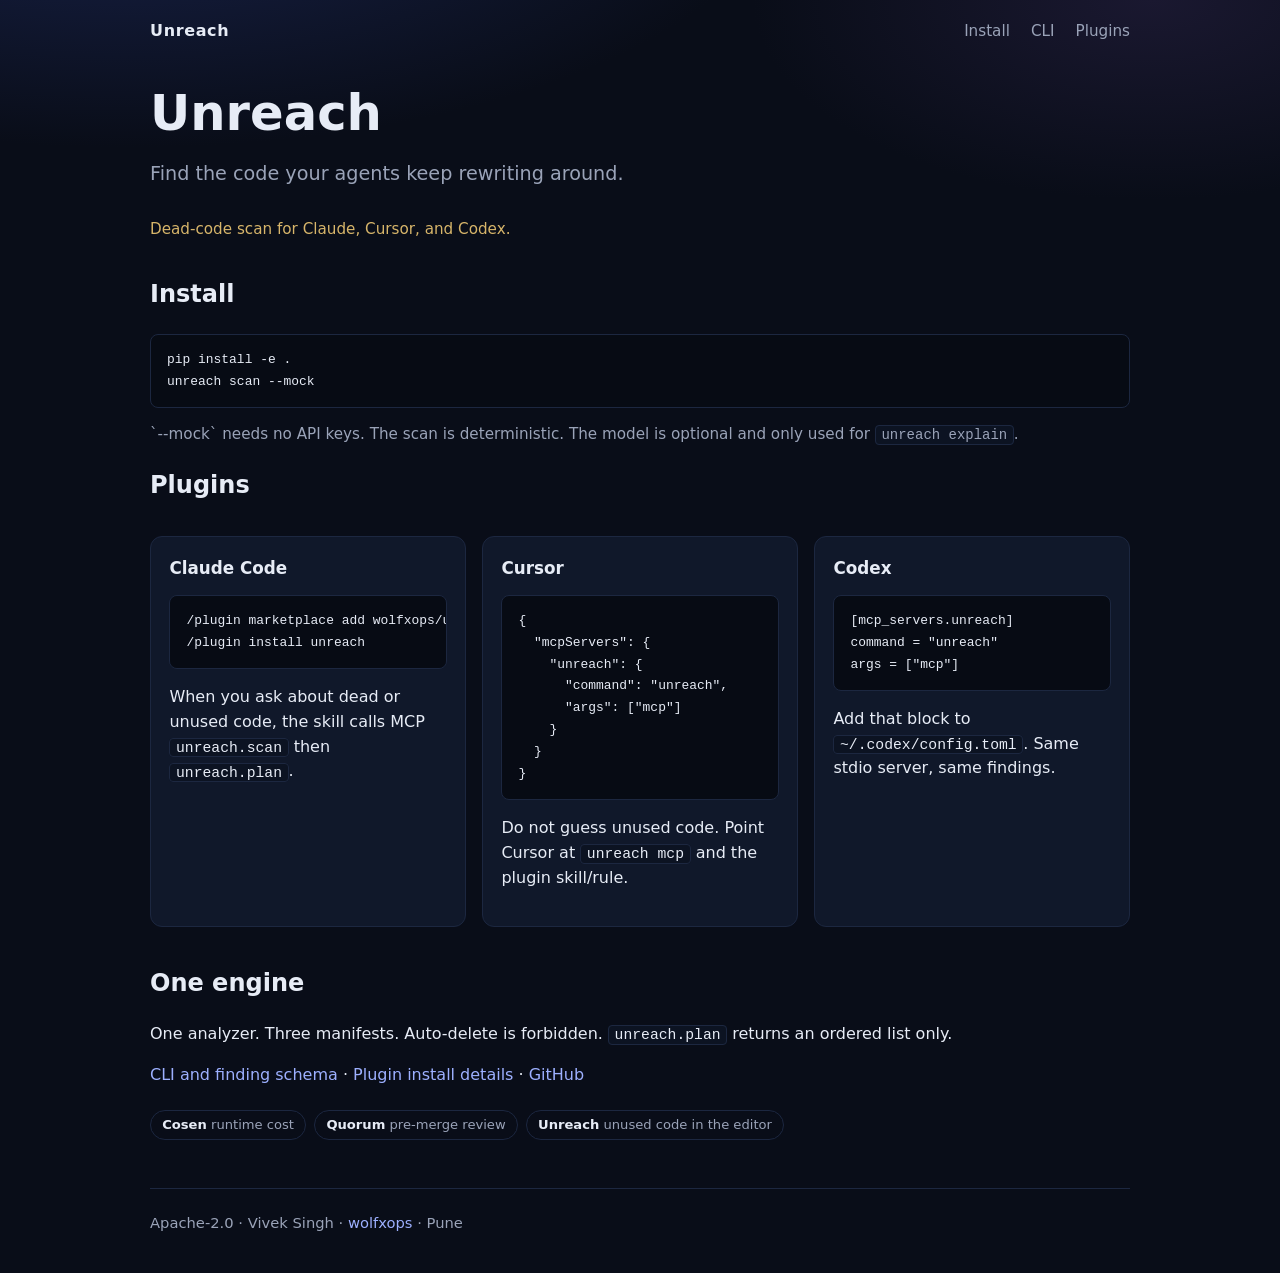
==== docs/index.html @ 8c84a9c3 "Initial commit: Unreach CLI, MCP, plugins, and GitHub Pages docs Co-authored-by: WolfXOps <vicky.sin" ====
<!DOCTYPE html>
<html lang="en">
<head>
  <meta charset="utf-8">
  <meta name="viewport" content="width=device-width, initial-scale=1">
  <title>Unreach — find the code your agents keep rewriting around</title>
  <meta name="description" content="Dead-code scan for Claude, Cursor, and Codex.">
  <link rel="stylesheet" href="assets/style.css">
</head>
<body>
  <div class="wrap">
    <header class="site">
      <a class="brand" href="index.html">Unreach</a>
      <nav>
        <a href="install.html">Install</a>
        <a href="cli.html">CLI</a>
        <a href="plugins.html">Plugins</a>
      </nav>
    </header>

    <h1>Unreach</h1>
    <p class="pitch">Find the code your agents keep rewriting around.</p>
    <p class="ph">Dead-code scan for Claude, Cursor, and Codex.</p>

    <section>
      <h2>Install</h2>
      <pre><code>pip install -e .
unreach scan --mock</code></pre>
      <p class="note">`--mock` needs no API keys. The scan is deterministic. The model is optional and only used for <code>unreach explain</code>.</p>
    </section>

    <section>
      <h2>Plugins</h2>
      <div class="grid">
        <article class="card">
          <h3>Claude Code</h3>
          <pre><code>/plugin marketplace add wolfxops/unreach
/plugin install unreach</code></pre>
          <p>When you ask about dead or unused code, the skill calls MCP <code>unreach.scan</code> then <code>unreach.plan</code>.</p>
        </article>
        <article class="card">
          <h3>Cursor</h3>
          <pre><code>{
  "mcpServers": {
    "unreach": {
      "command": "unreach",
      "args": ["mcp"]
    }
  }
}</code></pre>
          <p>Do not guess unused code. Point Cursor at <code>unreach mcp</code> and the plugin skill/rule.</p>
        </article>
        <article class="card">
          <h3>Codex</h3>
          <pre><code>[mcp_servers.unreach]
command = "unreach"
args = ["mcp"]</code></pre>
          <p>Add that block to <code>~/.codex/config.toml</code>. Same stdio server, same findings.</p>
        </article>
      </div>
    </section>

    <section>
      <h2>One engine</h2>
      <p>One analyzer. Three manifests. Auto-delete is forbidden. <code>unreach.plan</code> returns an ordered list only.</p>
      <p>
        <a href="cli.html">CLI and finding schema</a>
        ·
        <a href="plugins.html">Plugin install details</a>
        ·
        <a href="https://github.com/wolfxops/unreach">GitHub</a>
      </p>
      <div class="house">
        <span class="tag"><strong>Cosen</strong> runtime cost</span>
        <span class="tag"><strong>Quorum</strong> pre-merge review</span>
        <span class="tag"><strong>Unreach</strong> unused code in the editor</span>
      </div>
    </section>

    <footer class="site">
      Apache-2.0 · Vivek Singh · <a href="https://x.com/wolfxops">wolfxops</a> · Pune
    </footer>
  </div>
</body>
</html>
---- docs/assets/style.css ----
:root {
  --bg: #090d18;
  --fg: #e7ecf6;
  --muted: #9aa3b8;
  --accent: #9db0ff;
  --accent-2: #d7b56a;
  --card: #10182a;
  --line: #1c2740;
  --ok: #7dcea0;
}

* {
  box-sizing: border-box;
}

html,
body {
  margin: 0;
  padding: 0;
  background: var(--bg);
  color: var(--fg);
  font-family: ui-sans-serif, system-ui, -apple-system, "Segoe UI", sans-serif;
  line-height: 1.55;
}

body {
  min-height: 100vh;
  background-image:
    radial-gradient(1200px 500px at 10% -10%, #18224a 0%, transparent 55%),
    radial-gradient(800px 400px at 90% 0%, #1a1830 0%, transparent 50%);
}

a {
  color: var(--accent);
  text-decoration: none;
}

a:hover {
  text-decoration: underline;
}

.wrap {
  width: min(980px, calc(100% - 2.4rem));
  margin: 0 auto;
}

header.site {
  display: flex;
  justify-content: space-between;
  align-items: center;
  padding: 1.2rem 0 0.4rem;
  gap: 1rem;
}

.brand {
  font-weight: 700;
  letter-spacing: 0.04em;
  color: var(--fg);
}

nav a {
  color: var(--muted);
  margin-left: 1rem;
  font-size: 0.95rem;
}

h1 {
  font-size: clamp(2rem, 5vw, 3.1rem);
  line-height: 1.1;
  margin: 2.2rem 0 0.8rem;
}

.pitch {
  font-size: 1.2rem;
  color: var(--muted);
  max-width: 38rem;
}

.ph {
  display: inline-block;
  margin-top: 0.6rem;
  color: var(--accent-2);
  font-size: 0.95rem;
}

.grid {
  display: grid;
  grid-template-columns: repeat(auto-fit, minmax(250px, 1fr));
  gap: 1rem;
  margin: 2rem 0 2.4rem;
}

.card {
  background: var(--card);
  border: 1px solid var(--line);
  border-radius: 12px;
  padding: 1.1rem 1.15rem 1.2rem;
}

.card h2,
.card h3 {
  margin: 0 0 0.55rem;
  font-size: 1.05rem;
}

pre,
code {
  font-family: ui-monospace, SFMono-Regular, Menlo, Consolas, monospace;
}

pre {
  background: #070b14;
  border: 1px solid var(--line);
  border-radius: 8px;
  padding: 0.9rem 1rem;
  overflow-x: auto;
  font-size: 0.88rem;
}

code {
  font-size: 0.92em;
}

p code,
li code {
  background: #0c1322;
  border: 1px solid var(--line);
  padding: 0.05rem 0.35rem;
  border-radius: 4px;
}

.note {
  color: var(--muted);
  font-size: 0.95rem;
}

footer.site {
  border-top: 1px solid var(--line);
  margin-top: 3rem;
  padding: 1.4rem 0 2.4rem;
  color: var(--muted);
  font-size: 0.92rem;
}

.house {
  display: flex;
  flex-wrap: wrap;
  gap: 0.5rem;
  margin: 1.4rem 0 0;
}

.tag {
  border: 1px solid var(--line);
  border-radius: 999px;
  padding: 0.25rem 0.7rem;
  font-size: 0.82rem;
  color: var(--muted);
}

.tag strong {
  color: var(--fg);
  font-weight: 600;
}

table {
  width: 100%;
  border-collapse: collapse;
  margin: 1rem 0 1.6rem;
  font-size: 0.95rem;
}

th,
td {
  text-align: left;
  padding: 0.55rem 0.6rem;
  border-bottom: 1px solid var(--line);
  vertical-align: top;
}

th {
  color: var(--muted);
  font-weight: 600;
}

ul.plain {
  padding-left: 1.1rem;
}
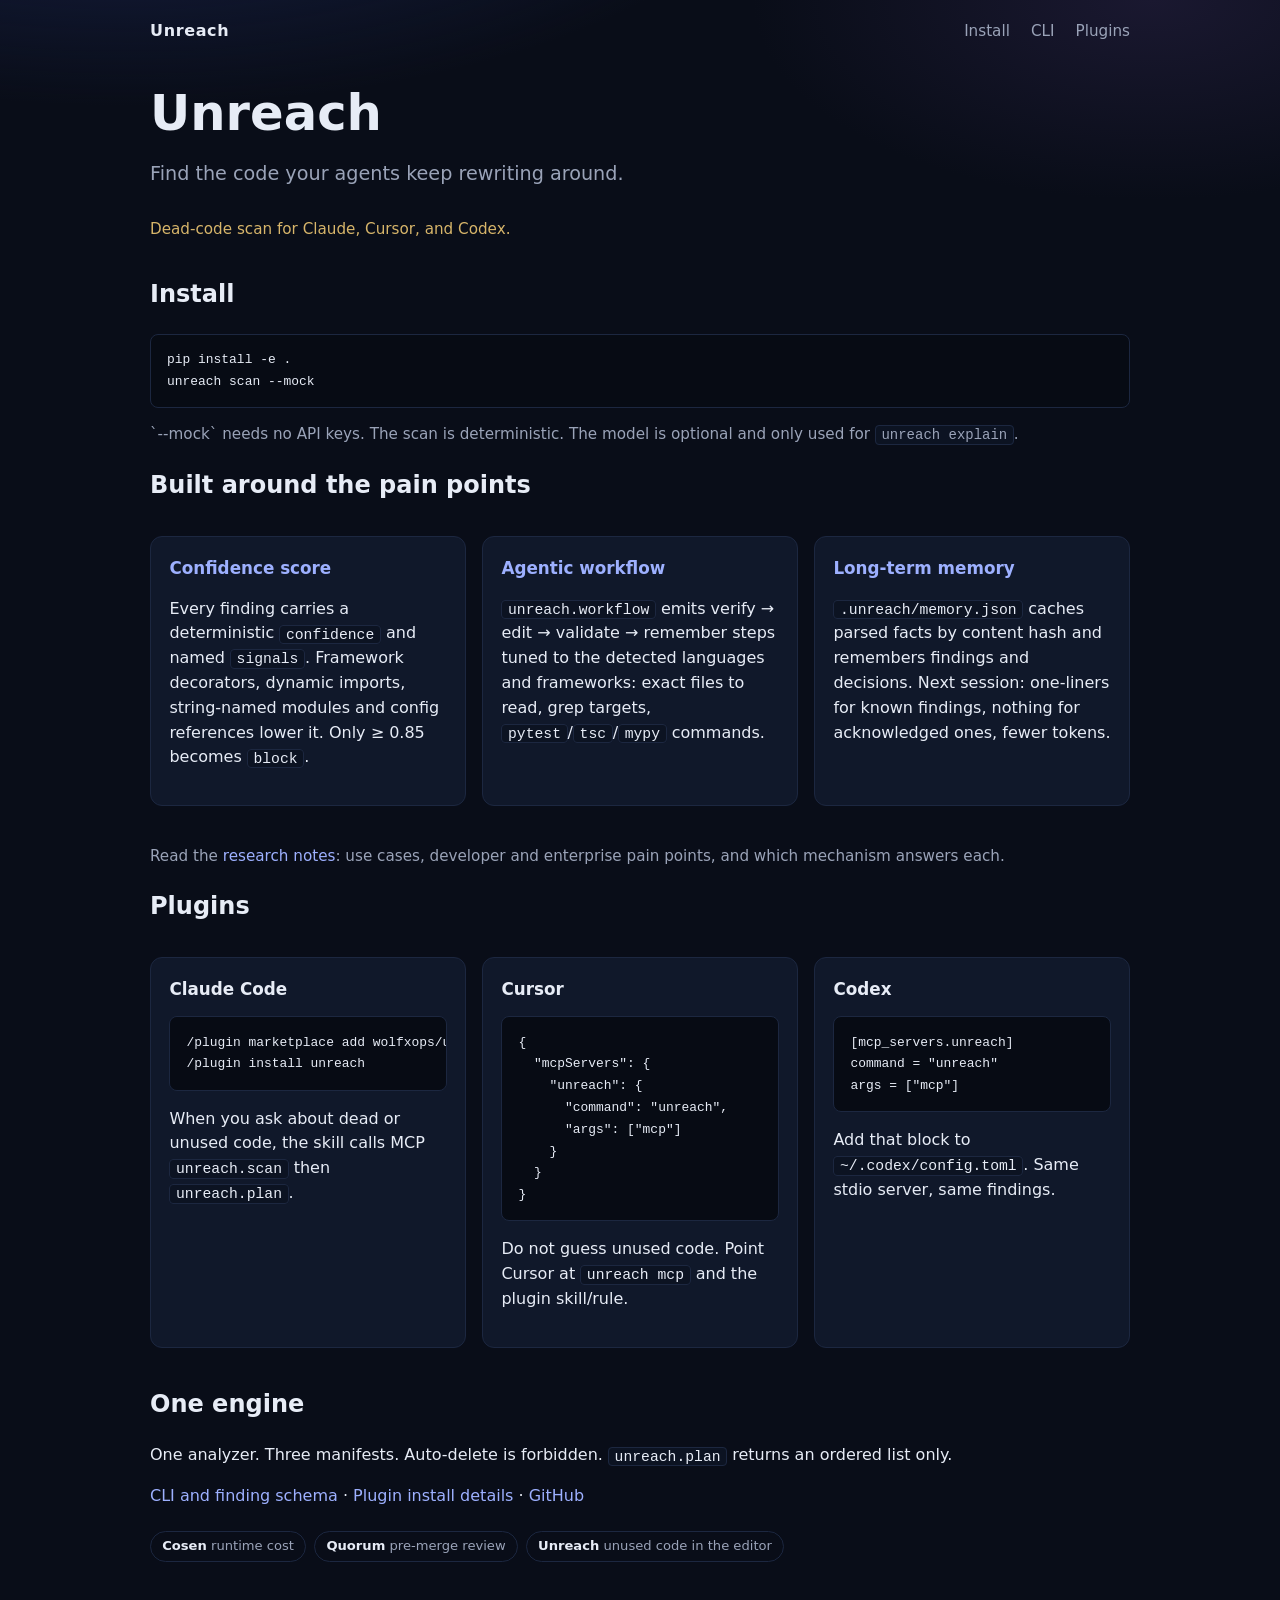
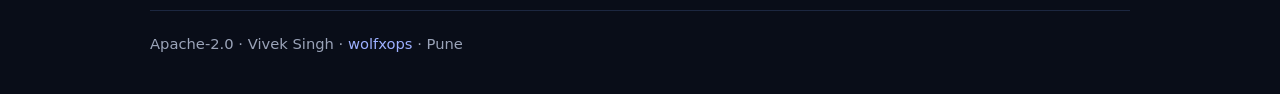
==== commit 9a2d46e5: "Document confidence, agent workflow, memory, and research; update plugin skills Co-authored-by: Wolf" ====
--- a/docs/index.html
+++ b/docs/index.html
@@ -27,6 +27,25 @@
       <pre><code>pip install -e .
 unreach scan --mock</code></pre>
       <p class="note">`--mock` needs no API keys. The scan is deterministic. The model is optional and only used for <code>unreach explain</code>.</p>
+    </section>
+
+    <section>
+      <h2>Built around the pain points</h2>
+      <div class="grid">
+        <article class="card">
+          <h3><a href="confidence.html">Confidence score</a></h3>
+          <p>Every finding carries a deterministic <code>confidence</code> and named <code>signals</code>. Framework decorators, dynamic imports, string-named modules and config references lower it. Only ≥ 0.85 becomes <code>block</code>.</p>
+        </article>
+        <article class="card">
+          <h3><a href="workflow.html">Agentic workflow</a></h3>
+          <p><code>unreach.workflow</code> emits verify → edit → validate → remember steps tuned to the detected languages and frameworks: exact files to read, grep targets, <code>pytest</code>/<code>tsc</code>/<code>mypy</code> commands.</p>
+        </article>
+        <article class="card">
+          <h3><a href="memory.html">Long-term memory</a></h3>
+          <p><code>.unreach/memory.json</code> caches parsed facts by content hash and remembers findings and decisions. Next session: one-liners for known findings, nothing for acknowledged ones, fewer tokens.</p>
+        </article>
+      </div>
+      <p class="note">Read the <a href="research.html">research notes</a>: use cases, developer and enterprise pain points, and which mechanism answers each.</p>
     </section>
 
     <section>
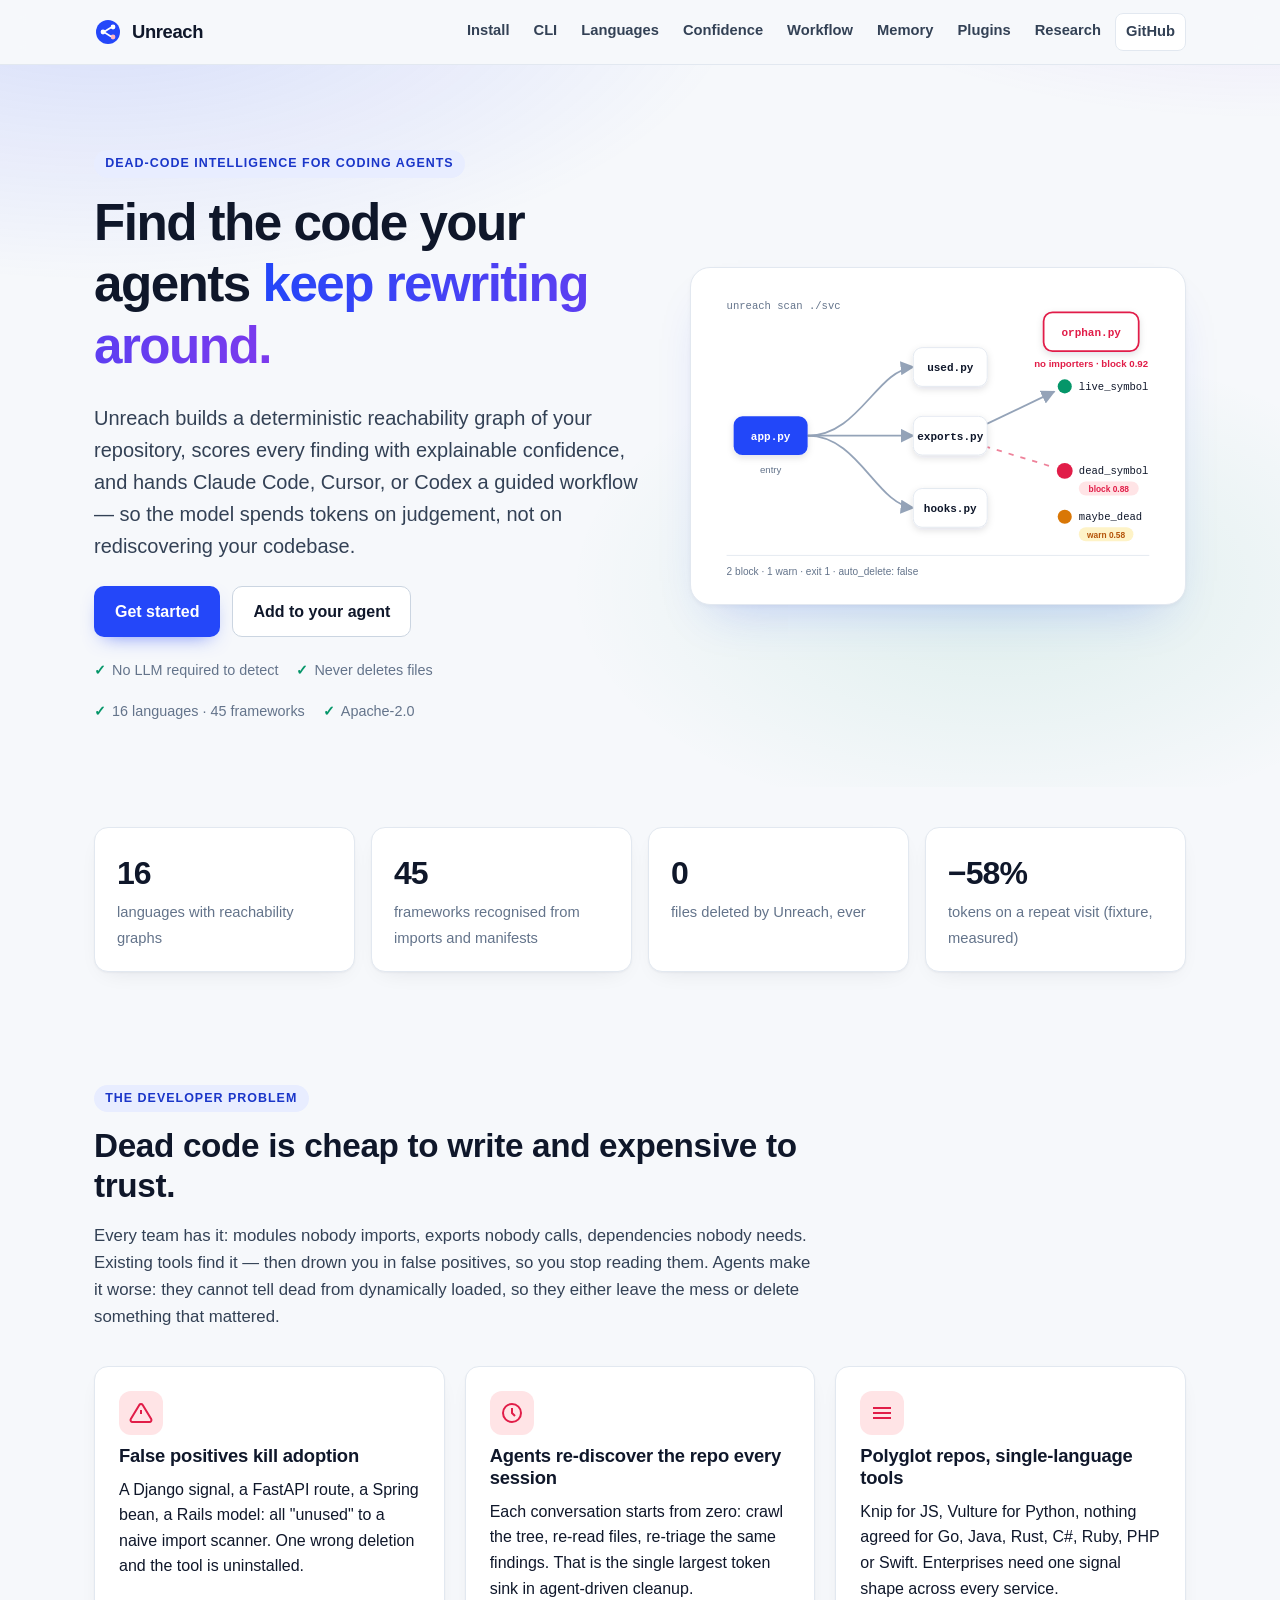
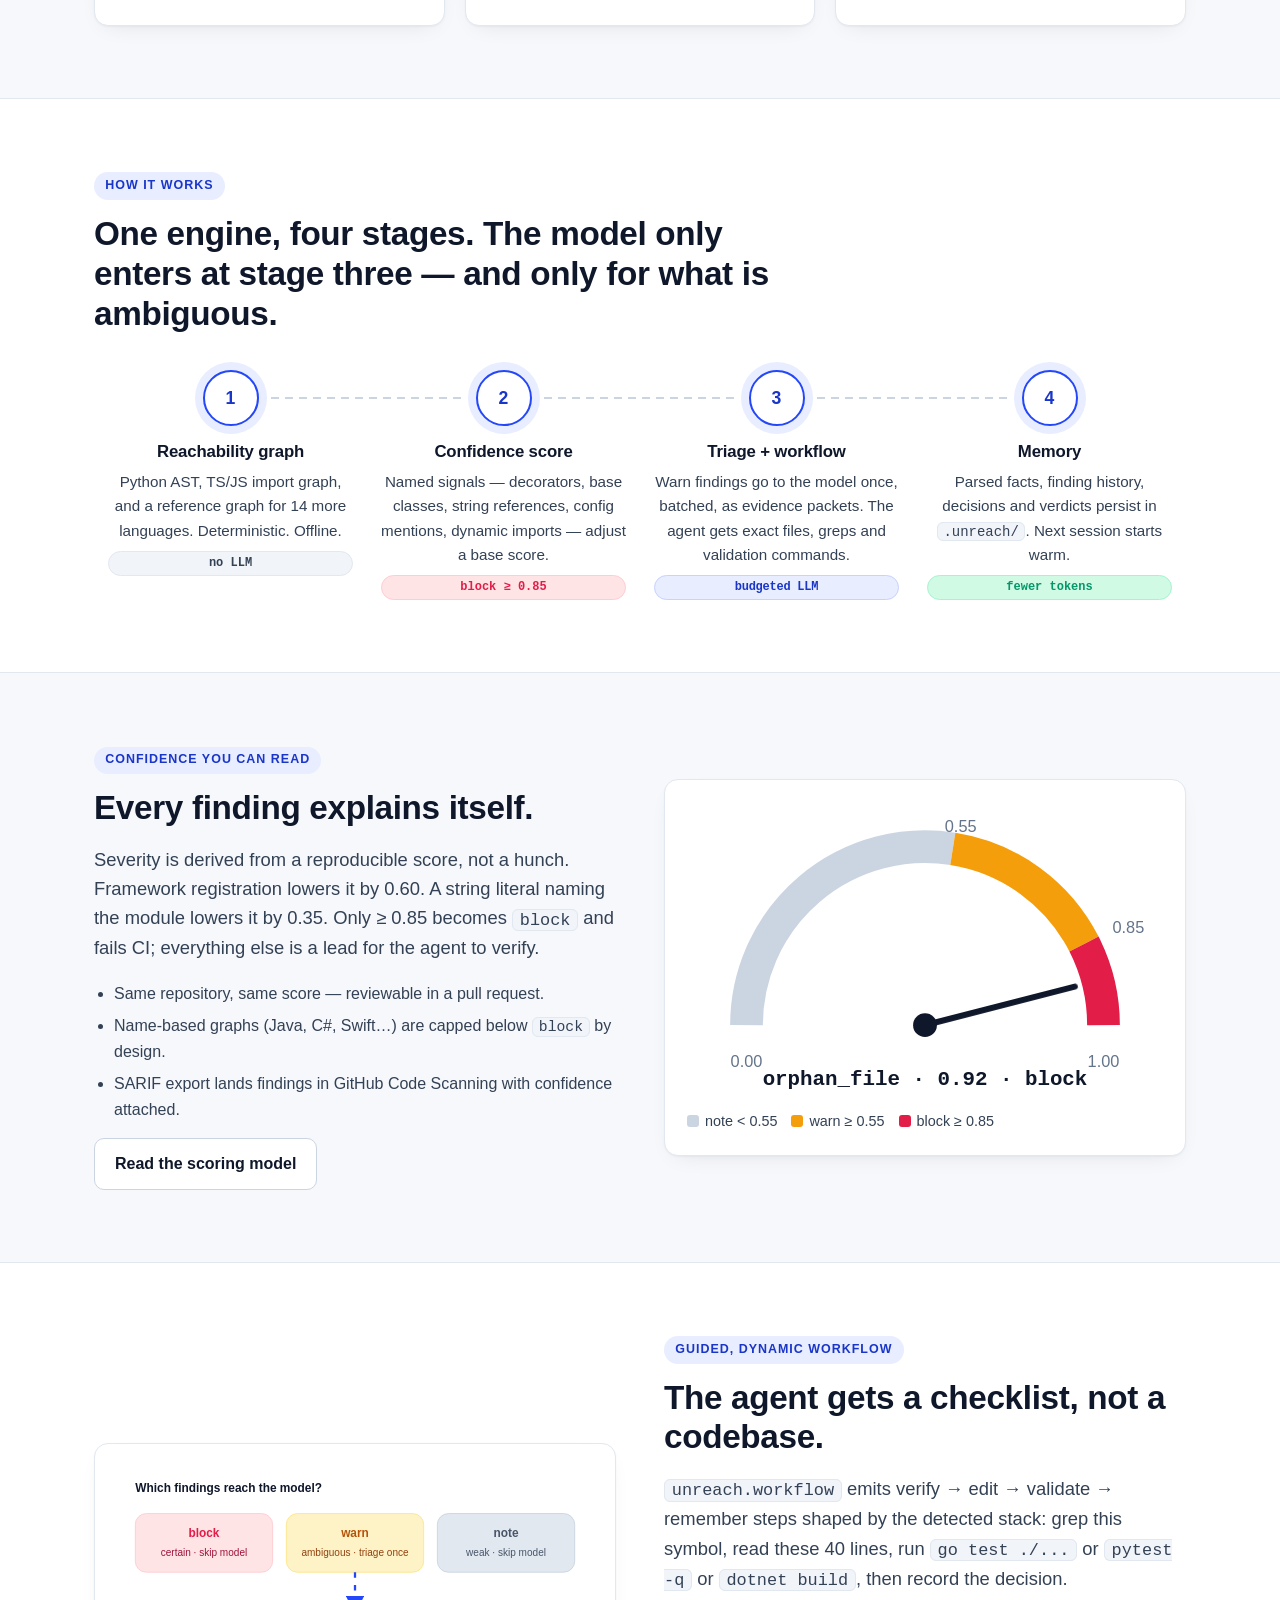
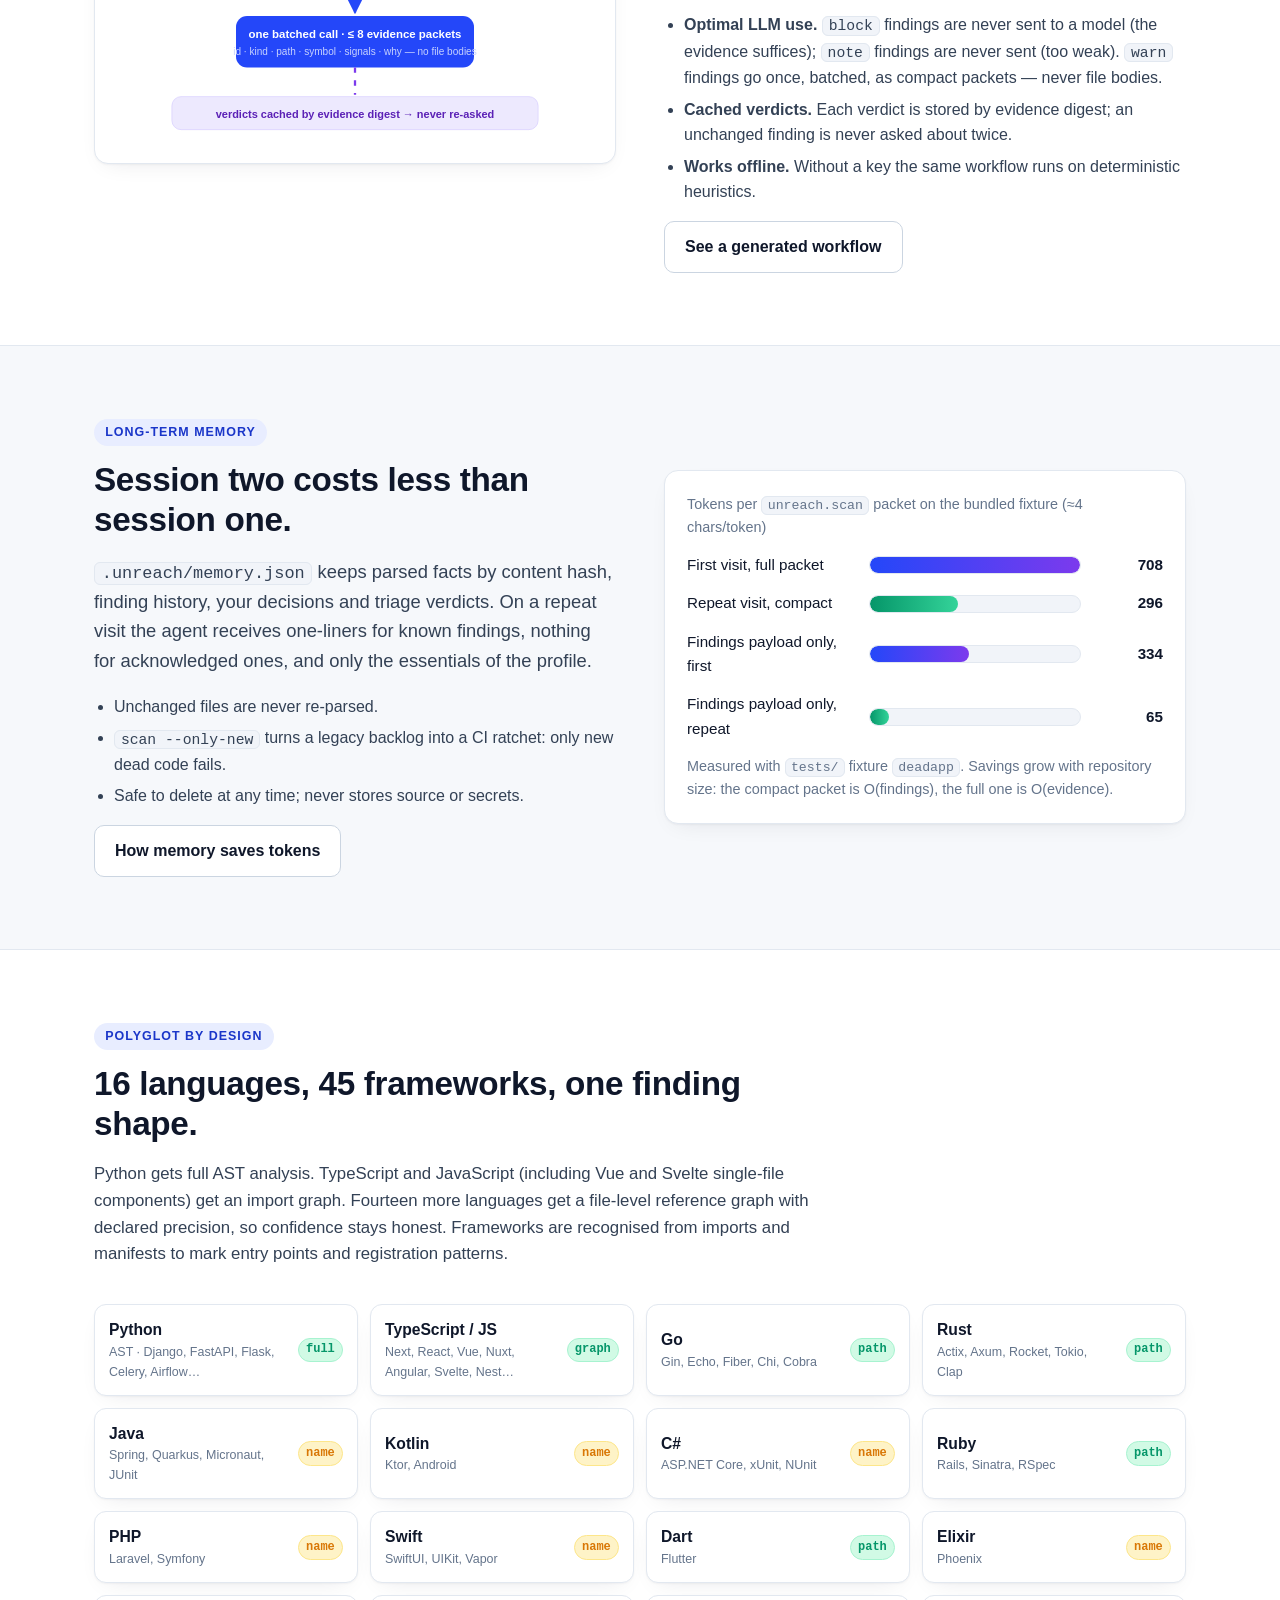
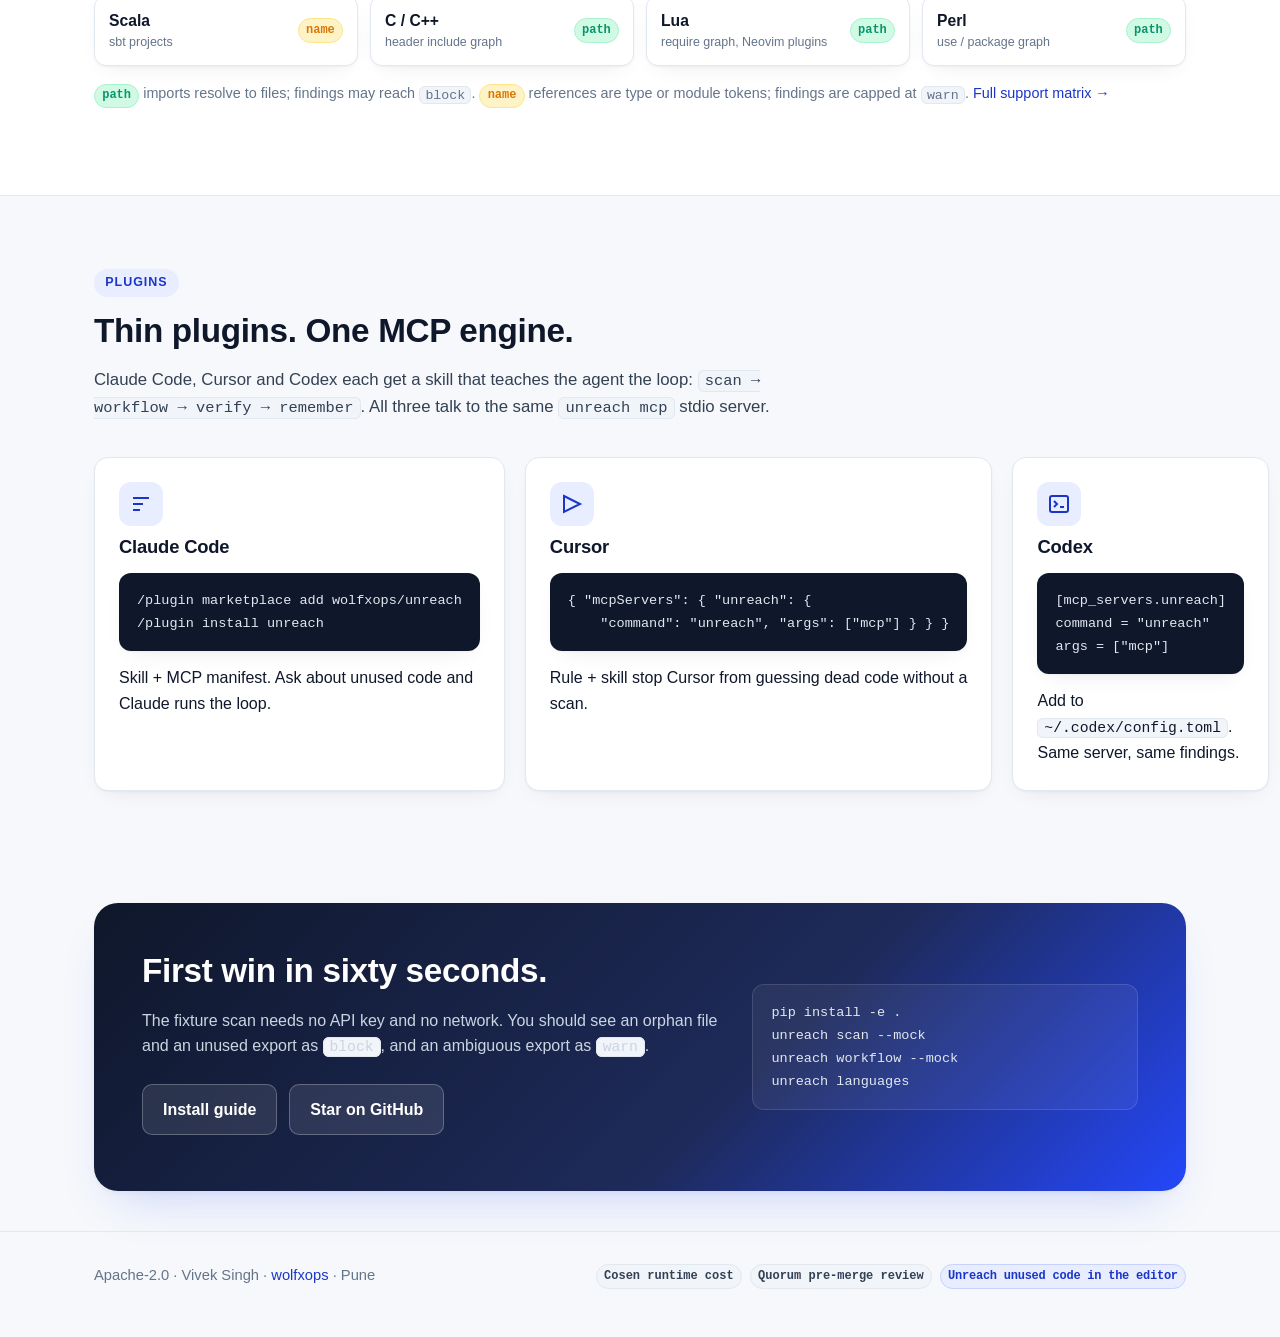
==== commit c2358f94: "Docs: light enterprise redesign with SVG infographics, CSS animations, languages page - New light th" ====
--- a/docs/index.html
+++ b/docs/index.html
@@ -4,101 +4,374 @@
   <meta charset="utf-8">
   <meta name="viewport" content="width=device-width, initial-scale=1">
   <title>Unreach — find the code your agents keep rewriting around</title>
-  <meta name="description" content="Dead-code scan for Claude, Cursor, and Codex.">
+  <meta name="description" content="Deterministic dead-code detection for 16 languages and 45 frameworks, with confidence scores, guided agent workflows, budgeted LLM triage, and long-term memory. Works in Claude Code, Cursor, and Codex.">
   <link rel="stylesheet" href="assets/style.css">
 </head>
 <body>
-  <div class="wrap">
-    <header class="site">
-      <a class="brand" href="index.html">Unreach</a>
-      <nav>
+  <header class="site-header">
+    <div class="container">
+      <a class="brand" href="index.html">
+        <svg class="mark" viewBox="0 0 28 28" aria-hidden="true"><circle cx="14" cy="14" r="12" fill="#2447f9"/><circle cx="9" cy="14" r="2.4" fill="#fff"/><circle cx="19" cy="9" r="2.4" fill="#fff"/><circle cx="19" cy="19" r="2.4" fill="#ffb4c0"/><path d="M11 13.2l5.6-3.4M11 14.8l5.6 3.4" stroke="#fff" stroke-width="1.6" stroke-linecap="round"/></svg>
+        Unreach
+      </a>
+      <nav class="primary">
         <a href="install.html">Install</a>
         <a href="cli.html">CLI</a>
+        <a href="languages.html">Languages</a>
+        <a href="confidence.html">Confidence</a>
+        <a href="workflow.html">Workflow</a>
+        <a href="memory.html">Memory</a>
         <a href="plugins.html">Plugins</a>
+        <a href="research.html">Research</a>
+        <a class="gh" href="https://github.com/wolfxops/unreach">GitHub</a>
       </nav>
-    </header>
-
-    <h1>Unreach</h1>
-    <p class="pitch">Find the code your agents keep rewriting around.</p>
-    <p class="ph">Dead-code scan for Claude, Cursor, and Codex.</p>
+    </div>
+  </header>
+
+  <main>
+    <section class="hero">
+      <div class="container hero-grid">
+        <div>
+          <span class="eyebrow reveal">Dead-code intelligence for coding agents</span>
+          <h1 class="reveal d1">Find the code your agents <span>keep rewriting around.</span></h1>
+          <p class="lead reveal d2">Unreach builds a deterministic reachability graph of your repository, scores every finding with explainable confidence, and hands Claude Code, Cursor, or Codex a guided workflow — so the model spends tokens on judgement, not on rediscovering your codebase.</p>
+          <div class="btn-row reveal d3">
+            <a class="btn primary" href="install.html">Get started</a>
+            <a class="btn ghost" href="plugins.html">Add to your agent</a>
+          </div>
+          <div class="trust reveal d4">
+            <span>No LLM required to detect</span>
+            <span>Never deletes files</span>
+            <span>16 languages · 45 frameworks</span>
+            <span>Apache-2.0</span>
+          </div>
+        </div>
+        <div class="hero-art reveal d2" aria-label="Import graph with two unreachable nodes highlighted">
+          <svg viewBox="0 0 520 340" role="img">
+            <defs>
+              <marker id="arrow" viewBox="0 0 10 10" refX="9" refY="5" markerWidth="8" markerHeight="8" orient="auto-start-reverse"><path d="M0,0 L10,5 L0,10 z" fill="#94a3b8"/></marker>
+              <filter id="soft" x="-30%" y="-30%" width="160%" height="160%"><feDropShadow dx="0" dy="3" stdDeviation="4" flood-color="#0f172a" flood-opacity=".12"/></filter>
+            </defs>
+            <text x="20" y="26" font-size="12" fill="#64748b" font-family="ui-monospace, Menlo, monospace">unreach scan ./svc</text>
+
+            <!-- edges -->
+            <path class="draw d1" d="M112,170 C170,170 190,96 232,92" fill="none" stroke="#94a3b8" stroke-width="2" marker-end="url(#arrow)"/>
+            <path class="draw d1" d="M112,170 L232,170" fill="none" stroke="#94a3b8" stroke-width="2" marker-end="url(#arrow)"/>
+            <path class="draw d2" d="M112,170 C170,170 190,248 232,252" fill="none" stroke="#94a3b8" stroke-width="2" marker-end="url(#arrow)"/>
+            <path class="draw d3" d="M300,164 L392,120" fill="none" stroke="#94a3b8" stroke-width="2" marker-end="url(#arrow)"/>
+            <path class="flow" d="M300,178 L392,206" fill="none" stroke="#e11d48" stroke-width="2" opacity=".55"/>
+
+            <!-- entry -->
+            <g filter="url(#soft)">
+              <rect x="28" y="148" width="84" height="44" rx="10" fill="#2447f9"/>
+              <text x="70" y="175" text-anchor="middle" font-size="12.5" font-weight="700" fill="#fff" font-family="ui-monospace, Menlo, monospace">app.py</text>
+            </g>
+            <text x="70" y="212" text-anchor="middle" font-size="11" fill="#64748b">entry</text>
+
+            <!-- live modules -->
+            <g filter="url(#soft)">
+              <rect x="232" y="70" width="84" height="44" rx="10" fill="#fff" stroke="#e2e8f0"/>
+              <text x="274" y="97" text-anchor="middle" font-size="12.5" font-weight="600" fill="#0f172a" font-family="ui-monospace, Menlo, monospace">used.py</text>
+              <rect x="232" y="148" width="84" height="44" rx="10" fill="#fff" stroke="#e2e8f0"/>
+              <text x="274" y="175" text-anchor="middle" font-size="12.5" font-weight="600" fill="#0f172a" font-family="ui-monospace, Menlo, monospace">exports.py</text>
+              <rect x="232" y="230" width="84" height="44" rx="10" fill="#fff" stroke="#e2e8f0"/>
+              <text x="274" y="257" text-anchor="middle" font-size="12.5" font-weight="600" fill="#0f172a" font-family="ui-monospace, Menlo, monospace">hooks.py</text>
+            </g>
+
+            <!-- symbols -->
+            <g>
+              <circle cx="404" cy="114" r="8" fill="#059669"/>
+              <text x="420" y="118" font-size="12" fill="#0f172a" font-family="ui-monospace, Menlo, monospace">live_symbol</text>
+            </g>
+            <g>
+              <circle class="pulse" cx="404" cy="210" r="9" fill="#e11d48"/>
+              <text x="420" y="214" font-size="12" fill="#0f172a" font-family="ui-monospace, Menlo, monospace">dead_symbol</text>
+              <rect x="420" y="222" width="68" height="16" rx="8" fill="#ffe4e6"/>
+              <text x="454" y="234" text-anchor="middle" font-size="9.5" font-weight="700" fill="#e11d48">block 0.88</text>
+            </g>
+            <g>
+              <circle class="pulse slow" cx="404" cy="262" r="8" fill="#d97706"/>
+              <text x="420" y="266" font-size="12" fill="#0f172a" font-family="ui-monospace, Menlo, monospace">maybe_dead</text>
+              <rect x="420" y="274" width="62" height="16" rx="8" fill="#fef3c7"/>
+              <text x="451" y="286" text-anchor="middle" font-size="9.5" font-weight="700" fill="#b45309">warn 0.58</text>
+            </g>
+
+            <!-- orphan -->
+            <g filter="url(#soft)">
+              <rect class="pulse" x="380" y="30" width="108" height="44" rx="10" fill="#fff" stroke="#e11d48" stroke-width="2"/>
+              <text x="434" y="57" text-anchor="middle" font-size="12.5" font-weight="700" fill="#e11d48" font-family="ui-monospace, Menlo, monospace">orphan.py</text>
+            </g>
+            <text x="434" y="92" text-anchor="middle" font-size="11" fill="#e11d48" font-weight="700">no importers · block 0.92</text>
+
+            <!-- footer line -->
+            <line x1="20" y1="306" x2="500" y2="306" stroke="#e2e8f0"/>
+            <text x="20" y="328" font-size="11.5" fill="#64748b">2 block · 1 warn · exit 1 · auto_delete: false</text>
+          </svg>
+        </div>
+      </div>
+    </section>
+
+    <section class="tight">
+      <div class="container stats">
+        <div class="stat reveal"><b>16</b><span>languages with reachability graphs</span></div>
+        <div class="stat reveal d1"><b>45</b><span>frameworks recognised from imports and manifests</span></div>
+        <div class="stat reveal d2"><b>0</b><span>files deleted by Unreach, ever</span></div>
+        <div class="stat reveal d3"><b>−58%</b><span>tokens on a repeat visit (fixture, measured)</span></div>
+      </div>
+    </section>
 
     <section>
-      <h2>Install</h2>
-      <pre><code>pip install -e .
-unreach scan --mock</code></pre>
-      <p class="note">`--mock` needs no API keys. The scan is deterministic. The model is optional and only used for <code>unreach explain</code>.</p>
+      <div class="container">
+        <div class="section-head reveal">
+          <span class="eyebrow">The developer problem</span>
+          <h2>Dead code is cheap to write and expensive to trust.</h2>
+          <p>Every team has it: modules nobody imports, exports nobody calls, dependencies nobody needs. Existing tools find it — then drown you in false positives, so you stop reading them. Agents make it worse: they cannot tell dead from dynamically loaded, so they either leave the mess or delete something that mattered.</p>
+        </div>
+        <div class="grid cols-3">
+          <article class="card pain reveal">
+            <div class="icon"><svg viewBox="0 0 24 24" fill="none" stroke="currentColor" stroke-width="2"><path d="M12 9v4m0 4h.01M10.3 3.9 1.8 18a2 2 0 0 0 1.7 3h17a2 2 0 0 0 1.7-3L13.7 3.9a2 2 0 0 0-3.4 0z"/></svg></div>
+            <h3>False positives kill adoption</h3>
+            <p>A Django signal, a FastAPI route, a Spring bean, a Rails model: all "unused" to a naive import scanner. One wrong deletion and the tool is uninstalled.</p>
+          </article>
+          <article class="card pain reveal d1">
+            <div class="icon"><svg viewBox="0 0 24 24" fill="none" stroke="currentColor" stroke-width="2"><circle cx="12" cy="12" r="9"/><path d="M12 7v5l3 3"/></svg></div>
+            <h3>Agents re-discover the repo every session</h3>
+            <p>Each conversation starts from zero: crawl the tree, re-read files, re-triage the same findings. That is the single largest token sink in agent-driven cleanup.</p>
+          </article>
+          <article class="card pain reveal d2">
+            <div class="icon"><svg viewBox="0 0 24 24" fill="none" stroke="currentColor" stroke-width="2"><path d="M3 7h18M3 12h18M3 17h18"/></svg></div>
+            <h3>Polyglot repos, single-language tools</h3>
+            <p>Knip for JS, Vulture for Python, nothing agreed for Go, Java, Rust, C#, Ruby, PHP or Swift. Enterprises need one signal shape across every service.</p>
+          </article>
+        </div>
+      </div>
+    </section>
+
+    <section style="background: var(--surface); border-top: 1px solid var(--line); border-bottom: 1px solid var(--line);">
+      <div class="container">
+        <div class="section-head reveal">
+          <span class="eyebrow">How it works</span>
+          <h2>One engine, four stages. The model only enters at stage three — and only for what is ambiguous.</h2>
+        </div>
+        <div class="pipeline">
+          <div class="node reveal">
+            <div class="bubble">1</div>
+            <h3>Reachability graph</h3>
+            <p>Python AST, TS/JS import graph, and a reference graph for 14 more languages. Deterministic. Offline.</p>
+            <span class="tag">no LLM</span>
+          </div>
+          <div class="node reveal d1">
+            <div class="bubble">2</div>
+            <h3>Confidence score</h3>
+            <p>Named signals — decorators, base classes, string references, config mentions, dynamic imports — adjust a base score.</p>
+            <span class="tag block">block ≥ 0.85</span>
+          </div>
+          <div class="node reveal d2">
+            <div class="bubble">3</div>
+            <h3>Triage + workflow</h3>
+            <p>Warn findings go to the model once, batched, as evidence packets. The agent gets exact files, greps and validation commands.</p>
+            <span class="tag brand">budgeted LLM</span>
+          </div>
+          <div class="node reveal d3">
+            <div class="bubble">4</div>
+            <h3>Memory</h3>
+            <p>Parsed facts, finding history, decisions and verdicts persist in <code>.unreach/</code>. Next session starts warm.</p>
+            <span class="tag ok">fewer tokens</span>
+          </div>
+        </div>
+      </div>
     </section>
 
     <section>
-      <h2>Built around the pain points</h2>
-      <div class="grid">
-        <article class="card">
-          <h3><a href="confidence.html">Confidence score</a></h3>
-          <p>Every finding carries a deterministic <code>confidence</code> and named <code>signals</code>. Framework decorators, dynamic imports, string-named modules and config references lower it. Only ≥ 0.85 becomes <code>block</code>.</p>
-        </article>
-        <article class="card">
-          <h3><a href="workflow.html">Agentic workflow</a></h3>
-          <p><code>unreach.workflow</code> emits verify → edit → validate → remember steps tuned to the detected languages and frameworks: exact files to read, grep targets, <code>pytest</code>/<code>tsc</code>/<code>mypy</code> commands.</p>
-        </article>
-        <article class="card">
-          <h3><a href="memory.html">Long-term memory</a></h3>
-          <p><code>.unreach/memory.json</code> caches parsed facts by content hash and remembers findings and decisions. Next session: one-liners for known findings, nothing for acknowledged ones, fewer tokens.</p>
-        </article>
-      </div>
-      <p class="note">Read the <a href="research.html">research notes</a>: use cases, developer and enterprise pain points, and which mechanism answers each.</p>
+      <div class="container feature">
+        <div class="reveal">
+          <span class="eyebrow">Confidence you can read</span>
+          <h2>Every finding explains itself.</h2>
+          <p class="lead">Severity is derived from a reproducible score, not a hunch. Framework registration lowers it by 0.60. A string literal naming the module lowers it by 0.35. Only ≥ 0.85 becomes <code>block</code> and fails CI; everything else is a lead for the agent to verify.</p>
+          <ul>
+            <li>Same repository, same score — reviewable in a pull request.</li>
+            <li>Name-based graphs (Java, C#, Swift…) are capped below <code>block</code> by design.</li>
+            <li>SARIF export lands findings in GitHub Code Scanning with confidence attached.</li>
+          </ul>
+          <a class="btn ghost" href="confidence.html">Read the scoring model</a>
+        </div>
+        <div class="art gauge reveal d1" aria-label="Confidence gauge pointing at 0.92, in the block range">
+          <svg viewBox="0 0 320 200" role="img">
+            <path d="M40,150 A120,120 0 0 1 178.7,31.5" fill="none" stroke="#cbd5e1" stroke-width="22" stroke-linecap="butt"/>
+            <path d="M178.7,31.5 A120,120 0 0 1 266.9,95.5" fill="none" stroke="#f59e0b" stroke-width="22"/>
+            <path d="M266.9,95.5 A120,120 0 0 1 280,150" fill="none" stroke="#e11d48" stroke-width="22"/>
+            <text x="40" y="178" font-size="11" fill="#64748b" text-anchor="middle">0.00</text>
+            <text x="184" y="20" font-size="11" fill="#64748b" text-anchor="middle">0.55</text>
+            <text x="286" y="88" font-size="11" fill="#64748b" text-anchor="start">0.85</text>
+            <text x="280" y="178" font-size="11" fill="#64748b" text-anchor="middle">1.00</text>
+            <line class="needle" x1="160" y1="150" x2="160" y2="46" stroke="#0f172a" stroke-width="4" stroke-linecap="round"/>
+            <circle cx="160" cy="150" r="8" fill="#0f172a"/>
+            <text x="160" y="190" font-size="14" font-weight="700" fill="#0f172a" text-anchor="middle" font-family="ui-monospace, Menlo, monospace">orphan_file · 0.92 · block</text>
+          </svg>
+          <div class="legend"><span><i style="background:#cbd5e1"></i>note &lt; 0.55</span><span><i style="background:#f59e0b"></i>warn ≥ 0.55</span><span><i style="background:#e11d48"></i>block ≥ 0.85</span></div>
+        </div>
+      </div>
+    </section>
+
+    <section style="background: var(--surface); border-top: 1px solid var(--line); border-bottom: 1px solid var(--line);">
+      <div class="container feature flip">
+        <div class="reveal">
+          <span class="eyebrow">Guided, dynamic workflow</span>
+          <h2>The agent gets a checklist, not a codebase.</h2>
+          <p class="lead"><code>unreach.workflow</code> emits verify → edit → validate → remember steps shaped by the detected stack: grep this symbol, read these 40 lines, run <code>go test ./...</code> or <code>pytest -q</code> or <code>dotnet build</code>, then record the decision.</p>
+          <ul>
+            <li><strong>Optimal LLM use.</strong> <code>block</code> findings are never sent to a model (the evidence suffices); <code>note</code> findings are never sent (too weak). <code>warn</code> findings go once, batched, as compact packets — never file bodies.</li>
+            <li><strong>Cached verdicts.</strong> Each verdict is stored by evidence digest; an unchanged finding is never asked about twice.</li>
+            <li><strong>Works offline.</strong> Without a key the same workflow runs on deterministic heuristics.</li>
+          </ul>
+          <a class="btn ghost" href="workflow.html">See a generated workflow</a>
+        </div>
+        <div class="art reveal d1" aria-label="Diagram of the token budget policy">
+          <svg viewBox="0 0 520 300" role="img">
+            <text x="20" y="28" font-size="13" font-weight="700" fill="#0f172a">Which findings reach the model?</text>
+            <g>
+              <rect x="20" y="52" width="150" height="64" rx="12" fill="#ffe4e6" stroke="#fecdd3"/>
+              <text x="95" y="78" text-anchor="middle" font-size="13" font-weight="700" fill="#e11d48">block</text>
+              <text x="95" y="98" text-anchor="middle" font-size="11" fill="#9f1239">certain · skip model</text>
+              <rect x="185" y="52" width="150" height="64" rx="12" fill="#fef3c7" stroke="#fde68a"/>
+              <text x="260" y="78" text-anchor="middle" font-size="13" font-weight="700" fill="#b45309">warn</text>
+              <text x="260" y="98" text-anchor="middle" font-size="11" fill="#92400e">ambiguous · triage once</text>
+              <rect x="350" y="52" width="150" height="64" rx="12" fill="#e2e8f0" stroke="#cbd5e1"/>
+              <text x="425" y="78" text-anchor="middle" font-size="13" font-weight="700" fill="#475569">note</text>
+              <text x="425" y="98" text-anchor="middle" font-size="11" fill="#475569">weak · skip model</text>
+            </g>
+            <path class="flow" d="M260,116 L260,160" stroke="#2447f9" stroke-width="2.5" fill="none" marker-end="url(#arrow2)"/>
+            <defs><marker id="arrow2" viewBox="0 0 10 10" refX="9" refY="5" markerWidth="8" markerHeight="8" orient="auto-start-reverse"><path d="M0,0 L10,5 L0,10 z" fill="#2447f9"/></marker></defs>
+            <rect x="130" y="164" width="260" height="56" rx="12" fill="#2447f9"/>
+            <text x="260" y="188" text-anchor="middle" font-size="12.5" font-weight="700" fill="#fff">one batched call · ≤ 8 evidence packets</text>
+            <text x="260" y="207" text-anchor="middle" font-size="11" fill="#c7d2fe">id · kind · path · symbol · signals · why — no file bodies</text>
+            <path class="flow" d="M260,220 L260,250" stroke="#7c3aed" stroke-width="2.5" fill="none"/>
+            <rect x="60" y="252" width="400" height="36" rx="10" fill="#ede9fe" stroke="#ddd6fe"/>
+            <text x="260" y="275" text-anchor="middle" font-size="12" font-weight="700" fill="#5b21b6">verdicts cached by evidence digest → never re-asked</text>
+          </svg>
+        </div>
+      </div>
     </section>
 
     <section>
-      <h2>Plugins</h2>
-      <div class="grid">
-        <article class="card">
-          <h3>Claude Code</h3>
-          <pre><code>/plugin marketplace add wolfxops/unreach
+      <div class="container feature">
+        <div class="reveal">
+          <span class="eyebrow">Long-term memory</span>
+          <h2>Session two costs less than session one.</h2>
+          <p class="lead"><code>.unreach/memory.json</code> keeps parsed facts by content hash, finding history, your decisions and triage verdicts. On a repeat visit the agent receives one-liners for known findings, nothing for acknowledged ones, and only the essentials of the profile.</p>
+          <ul>
+            <li>Unchanged files are never re-parsed.</li>
+            <li><code>scan --only-new</code> turns a legacy backlog into a CI ratchet: only new dead code fails.</li>
+            <li>Safe to delete at any time; never stores source or secrets.</li>
+          </ul>
+          <a class="btn ghost" href="memory.html">How memory saves tokens</a>
+        </div>
+        <div class="art reveal d1">
+          <p class="small muted" style="margin:0 0 14px">Tokens per <code>unreach.scan</code> packet on the bundled fixture (≈4 chars/token)</p>
+          <div class="bars">
+            <div class="bar"><span>First visit, full packet</span><div class="track"><div class="fill" style="--w:100%"></div></div><b>708</b></div>
+            <div class="bar"><span>Repeat visit, compact</span><div class="track"><div class="fill ok" style="--w:42%"></div></div><b>296</b></div>
+            <div class="bar"><span>Findings payload only, first</span><div class="track"><div class="fill" style="--w:47%"></div></div><b>334</b></div>
+            <div class="bar"><span>Findings payload only, repeat</span><div class="track"><div class="fill ok" style="--w:9%"></div></div><b>65</b></div>
+          </div>
+          <p class="small muted" style="margin:14px 0 0">Measured with <code>tests/</code> fixture <code>deadapp</code>. Savings grow with repository size: the compact packet is O(findings), the full one is O(evidence).</p>
+        </div>
+      </div>
+    </section>
+
+    <section style="background: var(--surface); border-top: 1px solid var(--line); border-bottom: 1px solid var(--line);">
+      <div class="container">
+        <div class="section-head reveal">
+          <span class="eyebrow">Polyglot by design</span>
+          <h2>16 languages, 45 frameworks, one finding shape.</h2>
+          <p>Python gets full AST analysis. TypeScript and JavaScript (including Vue and Svelte single-file components) get an import graph. Fourteen more languages get a file-level reference graph with declared precision, so confidence stays honest. Frameworks are recognised from imports and manifests to mark entry points and registration patterns.</p>
+        </div>
+        <div class="langs">
+          <div class="lang reveal"><div><strong>Python</strong><small>AST · Django, FastAPI, Flask, Celery, Airflow…</small></div><span class="tag ok">full</span></div>
+          <div class="lang reveal"><div><strong>TypeScript / JS</strong><small>Next, React, Vue, Nuxt, Angular, Svelte, Nest…</small></div><span class="tag ok">graph</span></div>
+          <div class="lang reveal"><div><strong>Go</strong><small>Gin, Echo, Fiber, Chi, Cobra</small></div><span class="tag ok">path</span></div>
+          <div class="lang reveal"><div><strong>Rust</strong><small>Actix, Axum, Rocket, Tokio, Clap</small></div><span class="tag ok">path</span></div>
+          <div class="lang reveal d1"><div><strong>Java</strong><small>Spring, Quarkus, Micronaut, JUnit</small></div><span class="tag warn">name</span></div>
+          <div class="lang reveal d1"><div><strong>Kotlin</strong><small>Ktor, Android</small></div><span class="tag warn">name</span></div>
+          <div class="lang reveal d1"><div><strong>C#</strong><small>ASP.NET Core, xUnit, NUnit</small></div><span class="tag warn">name</span></div>
+          <div class="lang reveal d1"><div><strong>Ruby</strong><small>Rails, Sinatra, RSpec</small></div><span class="tag ok">path</span></div>
+          <div class="lang reveal d2"><div><strong>PHP</strong><small>Laravel, Symfony</small></div><span class="tag warn">name</span></div>
+          <div class="lang reveal d2"><div><strong>Swift</strong><small>SwiftUI, UIKit, Vapor</small></div><span class="tag warn">name</span></div>
+          <div class="lang reveal d2"><div><strong>Dart</strong><small>Flutter</small></div><span class="tag ok">path</span></div>
+          <div class="lang reveal d2"><div><strong>Elixir</strong><small>Phoenix</small></div><span class="tag warn">name</span></div>
+          <div class="lang reveal d3"><div><strong>Scala</strong><small>sbt projects</small></div><span class="tag warn">name</span></div>
+          <div class="lang reveal d3"><div><strong>C / C++</strong><small>header include graph</small></div><span class="tag ok">path</span></div>
+          <div class="lang reveal d3"><div><strong>Lua</strong><small>require graph, Neovim plugins</small></div><span class="tag ok">path</span></div>
+          <div class="lang reveal d3"><div><strong>Perl</strong><small>use / package graph</small></div><span class="tag ok">path</span></div>
+        </div>
+        <p class="small muted" style="margin-top:16px"><span class="tag ok">path</span> imports resolve to files; findings may reach <code>block</code>. <span class="tag warn">name</span> references are type or module tokens; findings are capped at <code>warn</code>. <a href="languages.html">Full support matrix →</a></p>
+      </div>
+    </section>
+
+    <section>
+      <div class="container">
+        <div class="section-head reveal">
+          <span class="eyebrow">Plugins</span>
+          <h2>Thin plugins. One MCP engine.</h2>
+          <p>Claude Code, Cursor and Codex each get a skill that teaches the agent the loop: <code>scan → workflow → verify → remember</code>. All three talk to the same <code>unreach mcp</code> stdio server.</p>
+        </div>
+        <div class="grid cols-3">
+          <article class="card reveal">
+            <div class="icon"><svg viewBox="0 0 24 24" fill="none" stroke="currentColor" stroke-width="2"><path d="M4 6h16M4 12h10M4 18h7"/></svg></div>
+            <h3>Claude Code</h3>
+            <pre><code>/plugin marketplace add wolfxops/unreach
 /plugin install unreach</code></pre>
-          <p>When you ask about dead or unused code, the skill calls MCP <code>unreach.scan</code> then <code>unreach.plan</code>.</p>
-        </article>
-        <article class="card">
-          <h3>Cursor</h3>
-          <pre><code>{
-  "mcpServers": {
-    "unreach": {
-      "command": "unreach",
-      "args": ["mcp"]
-    }
-  }
-}</code></pre>
-          <p>Do not guess unused code. Point Cursor at <code>unreach mcp</code> and the plugin skill/rule.</p>
-        </article>
-        <article class="card">
-          <h3>Codex</h3>
-          <pre><code>[mcp_servers.unreach]
+            <p>Skill + MCP manifest. Ask about unused code and Claude runs the loop.</p>
+          </article>
+          <article class="card reveal d1">
+            <div class="icon"><svg viewBox="0 0 24 24" fill="none" stroke="currentColor" stroke-width="2"><path d="M4 4l16 8-16 8z"/></svg></div>
+            <h3>Cursor</h3>
+            <pre><code>{ "mcpServers": { "unreach": {
+    "command": "unreach", "args": ["mcp"] } } }</code></pre>
+            <p>Rule + skill stop Cursor from guessing dead code without a scan.</p>
+          </article>
+          <article class="card reveal d2">
+            <div class="icon"><svg viewBox="0 0 24 24" fill="none" stroke="currentColor" stroke-width="2"><rect x="3" y="4" width="18" height="16" rx="2"/><path d="M7 9l3 3-3 3M13 15h4"/></svg></div>
+            <h3>Codex</h3>
+            <pre><code>[mcp_servers.unreach]
 command = "unreach"
 args = ["mcp"]</code></pre>
-          <p>Add that block to <code>~/.codex/config.toml</code>. Same stdio server, same findings.</p>
-        </article>
-      </div>
-    </section>
-
-    <section>
-      <h2>One engine</h2>
-      <p>One analyzer. Three manifests. Auto-delete is forbidden. <code>unreach.plan</code> returns an ordered list only.</p>
-      <p>
-        <a href="cli.html">CLI and finding schema</a>
-        ·
-        <a href="plugins.html">Plugin install details</a>
-        ·
-        <a href="https://github.com/wolfxops/unreach">GitHub</a>
-      </p>
+            <p>Add to <code>~/.codex/config.toml</code>. Same server, same findings.</p>
+          </article>
+        </div>
+      </div>
+    </section>
+
+    <section class="tight">
+      <div class="container">
+        <div class="cta reveal">
+          <div>
+            <h2>First win in sixty seconds.</h2>
+            <p>The fixture scan needs no API key and no network. You should see an orphan file and an unused export as <code>block</code>, and an ambiguous export as <code>warn</code>.</p>
+            <div class="btn-row">
+              <a class="btn ghost" href="install.html">Install guide</a>
+              <a class="btn ghost" href="https://github.com/wolfxops/unreach">Star on GitHub</a>
+            </div>
+          </div>
+          <pre><code>pip install -e .
+unreach scan --mock
+unreach workflow --mock
+unreach languages</code></pre>
+        </div>
+      </div>
+    </section>
+  </main>
+
+  <footer class="site-footer">
+    <div class="container">
+      <div>Apache-2.0 · Vivek Singh · <a href="https://x.com/wolfxops">wolfxops</a> · Pune</div>
       <div class="house">
-        <span class="tag"><strong>Cosen</strong> runtime cost</span>
-        <span class="tag"><strong>Quorum</strong> pre-merge review</span>
-        <span class="tag"><strong>Unreach</strong> unused code in the editor</span>
-      </div>
-    </section>
-
-    <footer class="site">
-      Apache-2.0 · Vivek Singh · <a href="https://x.com/wolfxops">wolfxops</a> · Pune
-    </footer>
-  </div>
+        <span class="tag"><strong>Cosen</strong>&nbsp;runtime cost</span>
+        <span class="tag"><strong>Quorum</strong>&nbsp;pre-merge review</span>
+        <span class="tag brand"><strong>Unreach</strong>&nbsp;unused code in the editor</span>
+      </div>
+    </div>
+  </footer>
+  <script src="assets/site.js" defer></script>
 </body>
 </html>
--- a/docs/assets/style.css
+++ b/docs/assets/style.css
@@ -1,187 +1,304 @@
+/* Unreach docs — light enterprise theme. Works without JavaScript. */
+
 :root {
-  --bg: #090d18;
-  --fg: #e7ecf6;
-  --muted: #9aa3b8;
-  --accent: #9db0ff;
-  --accent-2: #d7b56a;
-  --card: #10182a;
-  --line: #1c2740;
-  --ok: #7dcea0;
-}
-
-* {
-  box-sizing: border-box;
-}
-
-html,
+  --bg: #f6f8fb;
+  --surface: #ffffff;
+  --surface-2: #f1f4f9;
+  --ink: #0f172a;
+  --ink-2: #334155;
+  --muted: #64748b;
+  --line: #e2e8f0;
+  --line-2: #cbd5e1;
+  --brand: #2447f9;
+  --brand-ink: #1a36c9;
+  --brand-soft: #e8edff;
+  --violet: #7c3aed;
+  --ok: #059669;
+  --ok-soft: #d1fae5;
+  --warn: #d97706;
+  --warn-soft: #fef3c7;
+  --dead: #e11d48;
+  --dead-soft: #ffe4e6;
+  --note: #64748b;
+  --note-soft: #e2e8f0;
+  --radius: 14px;
+  --shadow: 0 1px 2px rgba(15, 23, 42, .04), 0 8px 24px -12px rgba(15, 23, 42, .12);
+  --shadow-lg: 0 2px 4px rgba(15, 23, 42, .04), 0 24px 48px -24px rgba(36, 71, 249, .25);
+  --sans: Inter, -apple-system, BlinkMacSystemFont, "Segoe UI", Roboto, Helvetica, Arial, sans-serif;
+  --mono: ui-monospace, SFMono-Regular, Menlo, Consolas, "Liberation Mono", monospace;
+}
+
+* { box-sizing: border-box; }
+html { scroll-behavior: smooth; }
 body {
   margin: 0;
-  padding: 0;
+  font-family: var(--sans);
+  font-size: 16px;
+  line-height: 1.6;
+  color: var(--ink);
   background: var(--bg);
-  color: var(--fg);
-  font-family: ui-sans-serif, system-ui, -apple-system, "Segoe UI", sans-serif;
+  -webkit-font-smoothing: antialiased;
+}
+a { color: var(--brand-ink); text-decoration: none; }
+a:hover { text-decoration: underline; }
+code, pre { font-family: var(--mono); font-size: .92em; }
+code { background: var(--surface-2); border: 1px solid var(--line); border-radius: 6px; padding: .05em .4em; }
+pre {
+  background: #0f172a;
+  color: #e2e8f0;
+  border-radius: 12px;
+  padding: 16px 18px;
+  overflow-x: auto;
   line-height: 1.55;
-}
-
-body {
-  min-height: 100vh;
-  background-image:
-    radial-gradient(1200px 500px at 10% -10%, #18224a 0%, transparent 55%),
-    radial-gradient(800px 400px at 90% 0%, #1a1830 0%, transparent 50%);
-}
-
-a {
-  color: var(--accent);
-  text-decoration: none;
-}
-
-a:hover {
-  text-decoration: underline;
-}
-
-.wrap {
-  width: min(980px, calc(100% - 2.4rem));
-  margin: 0 auto;
-}
-
-header.site {
-  display: flex;
-  justify-content: space-between;
-  align-items: center;
-  padding: 1.2rem 0 0.4rem;
-  gap: 1rem;
-}
-
-.brand {
+  box-shadow: var(--shadow);
+}
+pre code { background: none; border: 0; padding: 0; color: inherit; }
+h1, h2, h3, h4 { line-height: 1.2; letter-spacing: -.01em; margin: 0 0 .5em; }
+h1 { font-size: clamp(2.2rem, 4vw, 3.4rem); font-weight: 800; letter-spacing: -.03em; }
+h2 { font-size: clamp(1.5rem, 2.6vw, 2.1rem); font-weight: 750; }
+h3 { font-size: 1.15rem; font-weight: 700; }
+p { margin: 0 0 1em; }
+.lead { font-size: 1.15rem; color: var(--ink-2); max-width: 62ch; }
+.muted { color: var(--muted); }
+.small { font-size: .9rem; }
+.eyebrow {
+  display: inline-block;
+  font-size: .78rem;
   font-weight: 700;
-  letter-spacing: 0.04em;
-  color: var(--fg);
-}
-
-nav a {
-  color: var(--muted);
-  margin-left: 1rem;
-  font-size: 0.95rem;
-}
-
-h1 {
-  font-size: clamp(2rem, 5vw, 3.1rem);
-  line-height: 1.1;
-  margin: 2.2rem 0 0.8rem;
-}
-
-.pitch {
-  font-size: 1.2rem;
-  color: var(--muted);
-  max-width: 38rem;
-}
-
-.ph {
-  display: inline-block;
-  margin-top: 0.6rem;
-  color: var(--accent-2);
-  font-size: 0.95rem;
-}
-
-.grid {
-  display: grid;
-  grid-template-columns: repeat(auto-fit, minmax(250px, 1fr));
-  gap: 1rem;
-  margin: 2rem 0 2.4rem;
-}
-
+  letter-spacing: .08em;
+  text-transform: uppercase;
+  color: var(--brand-ink);
+  background: var(--brand-soft);
+  border-radius: 999px;
+  padding: .3em .9em;
+  margin-bottom: 14px;
+}
+.container { max-width: 1140px; margin: 0 auto; padding: 0 24px; }
+section { padding: 72px 0; }
+section.tight { padding: 40px 0; }
+.section-head { max-width: 720px; margin-bottom: 36px; }
+.section-head p { color: var(--ink-2); font-size: 1.05rem; }
+
+/* header */
+.site-header {
+  position: sticky; top: 0; z-index: 20;
+  background: rgba(246, 248, 251, .85);
+  backdrop-filter: saturate(160%) blur(12px);
+  border-bottom: 1px solid var(--line);
+}
+.site-header .container { display: flex; align-items: center; justify-content: space-between; height: 64px; gap: 16px; }
+.brand { display: flex; align-items: center; gap: 10px; font-weight: 800; letter-spacing: -.02em; color: var(--ink); font-size: 1.15rem; }
+.brand:hover { text-decoration: none; }
+.brand .mark { width: 28px; height: 28px; }
+nav.primary { display: flex; gap: 4px; flex-wrap: wrap; justify-content: flex-end; }
+nav.primary a { color: var(--ink-2); font-weight: 600; font-size: .92rem; padding: 6px 10px; border-radius: 8px; }
+nav.primary a:hover { background: var(--surface-2); text-decoration: none; color: var(--ink); }
+nav.primary a[aria-current="page"] { color: var(--brand-ink); background: var(--brand-soft); }
+nav.primary .gh { border: 1px solid var(--line); background: var(--surface); }
+
+/* buttons */
+.btn {
+  display: inline-flex; align-items: center; gap: 8px;
+  font-weight: 700; padding: 12px 20px; border-radius: 10px;
+  border: 1px solid transparent; transition: transform .15s ease, box-shadow .15s ease, background .15s ease;
+}
+.btn:hover { text-decoration: none; transform: translateY(-1px); }
+.btn.primary { background: var(--brand); color: #fff; box-shadow: 0 8px 20px -10px rgba(36, 71, 249, .7); }
+.btn.primary:hover { background: var(--brand-ink); }
+.btn.ghost { background: var(--surface); color: var(--ink); border-color: var(--line-2); }
+.btn.ghost:hover { border-color: var(--ink-2); }
+.btn-row { display: flex; gap: 12px; flex-wrap: wrap; margin: 24px 0 8px; }
+
+/* hero */
+.hero { position: relative; overflow: hidden; padding: 84px 0 64px; }
+.hero::before {
+  content: ""; position: absolute; inset: -40% -20% auto -20%; height: 140%; z-index: -1;
+  background:
+    radial-gradient(60% 50% at 20% 20%, rgba(36, 71, 249, .16), transparent 60%),
+    radial-gradient(50% 40% at 85% 10%, rgba(124, 58, 237, .14), transparent 60%),
+    radial-gradient(40% 40% at 70% 80%, rgba(5, 150, 105, .10), transparent 60%);
+  animation: drift 18s ease-in-out infinite alternate;
+}
+.hero-grid { display: grid; grid-template-columns: 1.05fr .95fr; gap: 48px; align-items: center; }
+.hero h1 span { background: linear-gradient(90deg, var(--brand), var(--violet)); -webkit-background-clip: text; background-clip: text; color: transparent; }
+.hero .lead { font-size: 1.25rem; }
+.hero-art { background: var(--surface); border: 1px solid var(--line); border-radius: 20px; box-shadow: var(--shadow-lg); padding: 18px; }
+.hero-art svg { width: 100%; height: auto; display: block; }
+.trust { display: flex; gap: 18px; flex-wrap: wrap; margin-top: 22px; color: var(--muted); font-size: .9rem; }
+.trust span::before { content: "✓"; color: var(--ok); font-weight: 800; margin-right: 6px; }
+
+/* stats */
+.stats { display: grid; grid-template-columns: repeat(4, 1fr); gap: 16px; }
+.stat { background: var(--surface); border: 1px solid var(--line); border-radius: var(--radius); padding: 20px 22px; box-shadow: var(--shadow); }
+.stat b { display: block; font-size: 2rem; font-weight: 800; letter-spacing: -.03em; color: var(--ink); }
+.stat span { color: var(--muted); font-size: .92rem; }
+
+/* cards */
+.grid { display: grid; gap: 20px; }
+.grid.cols-3 { grid-template-columns: repeat(3, 1fr); }
+.grid.cols-2 { grid-template-columns: repeat(2, 1fr); }
+.grid.cols-4 { grid-template-columns: repeat(4, 1fr); }
 .card {
-  background: var(--card);
-  border: 1px solid var(--line);
-  border-radius: 12px;
-  padding: 1.1rem 1.15rem 1.2rem;
-}
-
-.card h2,
-.card h3 {
-  margin: 0 0 0.55rem;
-  font-size: 1.05rem;
-}
-
-pre,
-code {
-  font-family: ui-monospace, SFMono-Regular, Menlo, Consolas, monospace;
-}
-
-pre {
-  background: #070b14;
-  border: 1px solid var(--line);
-  border-radius: 8px;
-  padding: 0.9rem 1rem;
-  overflow-x: auto;
-  font-size: 0.88rem;
-}
-
-code {
-  font-size: 0.92em;
-}
-
-p code,
-li code {
-  background: #0c1322;
-  border: 1px solid var(--line);
-  padding: 0.05rem 0.35rem;
-  border-radius: 4px;
-}
-
-.note {
-  color: var(--muted);
-  font-size: 0.95rem;
-}
-
-footer.site {
-  border-top: 1px solid var(--line);
-  margin-top: 3rem;
-  padding: 1.4rem 0 2.4rem;
-  color: var(--muted);
-  font-size: 0.92rem;
-}
-
-.house {
-  display: flex;
-  flex-wrap: wrap;
-  gap: 0.5rem;
-  margin: 1.4rem 0 0;
-}
-
-.tag {
-  border: 1px solid var(--line);
-  border-radius: 999px;
-  padding: 0.25rem 0.7rem;
-  font-size: 0.82rem;
-  color: var(--muted);
-}
-
-.tag strong {
-  color: var(--fg);
-  font-weight: 600;
-}
-
-table {
-  width: 100%;
-  border-collapse: collapse;
-  margin: 1rem 0 1.6rem;
-  font-size: 0.95rem;
-}
-
-th,
-td {
-  text-align: left;
-  padding: 0.55rem 0.6rem;
-  border-bottom: 1px solid var(--line);
-  vertical-align: top;
-}
-
-th {
-  color: var(--muted);
-  font-weight: 600;
-}
-
-ul.plain {
-  padding-left: 1.1rem;
-}
+  background: var(--surface); border: 1px solid var(--line); border-radius: var(--radius);
+  padding: 24px; box-shadow: var(--shadow); transition: transform .2s ease, box-shadow .2s ease, border-color .2s ease;
+}
+.card:hover { transform: translateY(-3px); box-shadow: var(--shadow-lg); border-color: #d6ddff; }
+.card h3 { margin-top: 10px; }
+.card p:last-child { margin-bottom: 0; }
+.card .icon { width: 44px; height: 44px; border-radius: 12px; display: grid; place-items: center; background: var(--brand-soft); color: var(--brand-ink); }
+.card .icon svg { width: 24px; height: 24px; }
+.card.pain .icon { background: var(--dead-soft); color: var(--dead); }
+.card.fix .icon { background: var(--ok-soft); color: var(--ok); }
+.card.mem .icon { background: #ede9fe; color: var(--violet); }
+.card .more { display: inline-block; margin-top: 12px; font-weight: 700; }
+.card .more::after { content: " →"; }
+
+/* pipeline infographic */
+.pipeline { display: grid; grid-template-columns: repeat(4, 1fr); gap: 0; position: relative; counter-reset: step; }
+.pipeline .node { position: relative; padding: 0 14px; }
+.pipeline .node .bubble {
+  width: 56px; height: 56px; border-radius: 50%; display: grid; place-items: center; margin: 0 auto 16px;
+  background: var(--surface); border: 2px solid var(--brand); color: var(--brand-ink); font-weight: 800; font-size: 1.1rem;
+  box-shadow: 0 0 0 8px var(--brand-soft);
+}
+.pipeline .node::before {
+  content: ""; position: absolute; top: 27px; left: calc(50% + 40px); right: calc(-50% + 40px); height: 2px;
+  background: repeating-linear-gradient(90deg, var(--line-2) 0 8px, transparent 8px 14px);
+  background-size: 14px 2px;
+  animation: dash 1.2s linear infinite;
+}
+.pipeline .node:last-child::before { display: none; }
+.pipeline .node h3 { text-align: center; font-size: 1.05rem; }
+.pipeline .node p { text-align: center; color: var(--ink-2); font-size: .95rem; margin: 0; }
+.pipeline .node .tag { display: block; text-align: center; margin-top: 8px; }
+
+/* tags & badges */
+.tag { display: inline-block; font-size: .75rem; font-weight: 700; padding: .15em .6em; border-radius: 999px; border: 1px solid var(--line); background: var(--surface-2); color: var(--ink-2); font-family: var(--mono); }
+.tag.block { background: var(--dead-soft); color: var(--dead); border-color: #fecdd3; }
+.tag.warn { background: var(--warn-soft); color: var(--warn); border-color: #fde68a; }
+.tag.note { background: var(--note-soft); color: var(--note); border-color: var(--line-2); }
+.tag.ok { background: var(--ok-soft); color: var(--ok); border-color: #a7f3d0; }
+.tag.brand { background: var(--brand-soft); color: var(--brand-ink); border-color: #c7d2fe; }
+
+/* two-column feature */
+.feature { display: grid; grid-template-columns: 1fr 1fr; gap: 48px; align-items: center; }
+.feature.flip > :first-child { order: 2; }
+.feature .art { background: var(--surface); border: 1px solid var(--line); border-radius: var(--radius); box-shadow: var(--shadow); padding: 22px; }
+.feature .art svg { width: 100%; height: auto; display: block; }
+.feature ul { padding-left: 20px; color: var(--ink-2); }
+.feature li { margin-bottom: 6px; }
+
+/* confidence gauge */
+.gauge { position: relative; }
+.gauge .needle { transform-origin: 160px 150px; animation: needle 1.6s cubic-bezier(.2, .8, .2, 1) forwards; }
+.legend { display: flex; gap: 14px; flex-wrap: wrap; margin-top: 10px; font-size: .9rem; color: var(--ink-2); }
+.legend i { display: inline-block; width: 12px; height: 12px; border-radius: 3px; vertical-align: -1px; margin-right: 6px; }
+
+/* bar chart */
+.bars { display: grid; gap: 14px; }
+.bar { display: grid; grid-template-columns: 170px 1fr 70px; align-items: center; gap: 12px; font-size: .95rem; }
+.bar .track { height: 18px; background: var(--surface-2); border-radius: 999px; overflow: hidden; border: 1px solid var(--line); }
+.bar .fill { height: 100%; border-radius: 999px; background: linear-gradient(90deg, var(--brand), var(--violet)); width: var(--w); animation: grow 1.4s cubic-bezier(.2, .8, .2, 1) both; transform-origin: left; }
+.bar .fill.ok { background: linear-gradient(90deg, var(--ok), #34d399); }
+.bar b { font-variant-numeric: tabular-nums; text-align: right; }
+
+/* language grid */
+.langs { display: grid; grid-template-columns: repeat(4, 1fr); gap: 12px; }
+.lang { display: flex; align-items: center; justify-content: space-between; gap: 10px; background: var(--surface); border: 1px solid var(--line); border-radius: 12px; padding: 12px 14px; box-shadow: var(--shadow); }
+.lang strong { font-size: .98rem; }
+.lang small { display: block; color: var(--muted); font-size: .78rem; }
+
+/* tables */
+table { width: 100%; border-collapse: separate; border-spacing: 0; background: var(--surface); border: 1px solid var(--line); border-radius: 12px; overflow: hidden; box-shadow: var(--shadow); font-size: .95rem; }
+th, td { text-align: left; padding: 12px 14px; border-bottom: 1px solid var(--line); vertical-align: top; }
+th { background: var(--surface-2); font-weight: 700; color: var(--ink-2); font-size: .85rem; letter-spacing: .03em; text-transform: uppercase; }
+tr:last-child td { border-bottom: 0; }
+.table-wrap { overflow-x: auto; }
+
+/* callouts */
+.callout { border-left: 4px solid var(--brand); background: var(--surface); border-radius: 10px; padding: 14px 18px; box-shadow: var(--shadow); margin: 20px 0; }
+.callout.ok { border-color: var(--ok); }
+.callout.warn { border-color: var(--warn); }
+.callout p:last-child { margin: 0; }
+
+/* steps list */
+.steps { list-style: none; padding: 0; margin: 0; display: grid; gap: 14px; }
+.steps li { display: grid; grid-template-columns: 40px 1fr; gap: 14px; background: var(--surface); border: 1px solid var(--line); border-radius: 12px; padding: 16px; box-shadow: var(--shadow); }
+.steps .n { width: 36px; height: 36px; border-radius: 10px; display: grid; place-items: center; background: var(--brand-soft); color: var(--brand-ink); font-weight: 800; }
+.steps h4 { margin: 2px 0 4px; font-size: 1rem; }
+.steps p { margin: 0; color: var(--ink-2); font-size: .95rem; }
+
+/* prose page */
+.page { padding: 56px 0 24px; }
+.page .lead { margin-bottom: 8px; }
+.prose h2 { margin-top: 48px; }
+.prose h3 { margin-top: 28px; }
+.prose ul { color: var(--ink-2); }
+
+/* CTA */
+.cta { background: linear-gradient(135deg, #0f172a, #1e2a5a 60%, #2447f9); color: #fff; border-radius: 24px; padding: 48px; display: grid; grid-template-columns: 1.2fr .8fr; gap: 32px; align-items: center; box-shadow: var(--shadow-lg); }
+.cta h2 { color: #fff; }
+.cta p { color: #cbd5e1; }
+.cta pre { background: rgba(255, 255, 255, .06); border: 1px solid rgba(255, 255, 255, .12); box-shadow: none; }
+.cta .btn.ghost { background: rgba(255, 255, 255, .1); color: #fff; border-color: rgba(255, 255, 255, .25); }
+
+/* footer */
+.site-footer { border-top: 1px solid var(--line); padding: 32px 0 48px; color: var(--muted); font-size: .92rem; }
+.site-footer .container { display: flex; justify-content: space-between; gap: 16px; flex-wrap: wrap; }
+.site-footer .house { display: flex; gap: 8px; flex-wrap: wrap; }
+
+/* reveal animations (enhanced when JS is present; always visible without) */
+.reveal { animation: rise .7s cubic-bezier(.2, .8, .2, 1) both; }
+.reveal.d1 { animation-delay: .08s; }
+.reveal.d2 { animation-delay: .16s; }
+.reveal.d3 { animation-delay: .24s; }
+.reveal.d4 { animation-delay: .32s; }
+.js .reveal { animation: none; opacity: 0; transform: translateY(18px); transition: opacity .7s cubic-bezier(.2, .8, .2, 1), transform .7s cubic-bezier(.2, .8, .2, 1); }
+.js .reveal.d1 { transition-delay: .08s; }
+.js .reveal.d2 { transition-delay: .16s; }
+.js .reveal.d3 { transition-delay: .24s; }
+.js .reveal.d4 { transition-delay: .32s; }
+.js .reveal.in { opacity: 1; transform: none; }
+
+/* SVG animation hooks */
+.pulse { animation: pulse 2.2s ease-in-out infinite; transform-box: fill-box; transform-origin: center; }
+.pulse.slow { animation-duration: 3.4s; }
+.draw { stroke-dasharray: 260; stroke-dashoffset: 260; animation: draw 1.8s ease-out forwards; }
+.draw.d1 { animation-delay: .3s; }
+.draw.d2 { animation-delay: .6s; }
+.draw.d3 { animation-delay: .9s; }
+.flow { stroke-dasharray: 6 8; animation: flow 1.4s linear infinite; }
+.blink { animation: blink 2.6s ease-in-out infinite; }
+
+@keyframes rise { from { opacity: 0; transform: translateY(18px); } to { opacity: 1; transform: none; } }
+@keyframes drift { from { transform: translate3d(0, 0, 0) scale(1); } to { transform: translate3d(-3%, 2%, 0) scale(1.06); } }
+@keyframes dash { to { background-position: 14px 0; } }
+@keyframes pulse { 0%, 100% { opacity: .55; transform: scale(1); } 50% { opacity: 1; transform: scale(1.12); } }
+@keyframes draw { to { stroke-dashoffset: 0; } }
+@keyframes flow { to { stroke-dashoffset: -28; } }
+@keyframes blink { 0%, 100% { opacity: .35; } 50% { opacity: 1; } }
+@keyframes grow { from { transform: scaleX(0); } to { transform: scaleX(1); } }
+@keyframes needle { from { transform: rotate(-90deg); } to { transform: rotate(75.6deg); } }
+
+@media (prefers-reduced-motion: reduce) {
+  *, *::before, *::after { animation: none !important; transition: none !important; }
+  .js .reveal { opacity: 1; transform: none; }
+}
+
+@media (max-width: 960px) {
+  .hero-grid, .feature, .cta { grid-template-columns: 1fr; }
+  .feature.flip > :first-child { order: 0; }
+  .stats, .grid.cols-4, .langs { grid-template-columns: repeat(2, 1fr); }
+  .grid.cols-3 { grid-template-columns: 1fr; }
+  .pipeline { grid-template-columns: 1fr 1fr; row-gap: 32px; }
+  .pipeline .node:nth-child(2)::before { display: none; }
+}
+@media (max-width: 600px) {
+  .stats, .grid.cols-2, .grid.cols-4, .langs, .pipeline { grid-template-columns: 1fr; }
+  .pipeline .node::before { display: none; }
+  .bar { grid-template-columns: 1fr; gap: 6px; }
+  .bar b { text-align: left; }
+  section { padding: 48px 0; }
+  .cta { padding: 28px; }
+  nav.primary a { padding: 6px 8px; font-size: .85rem; }
+}
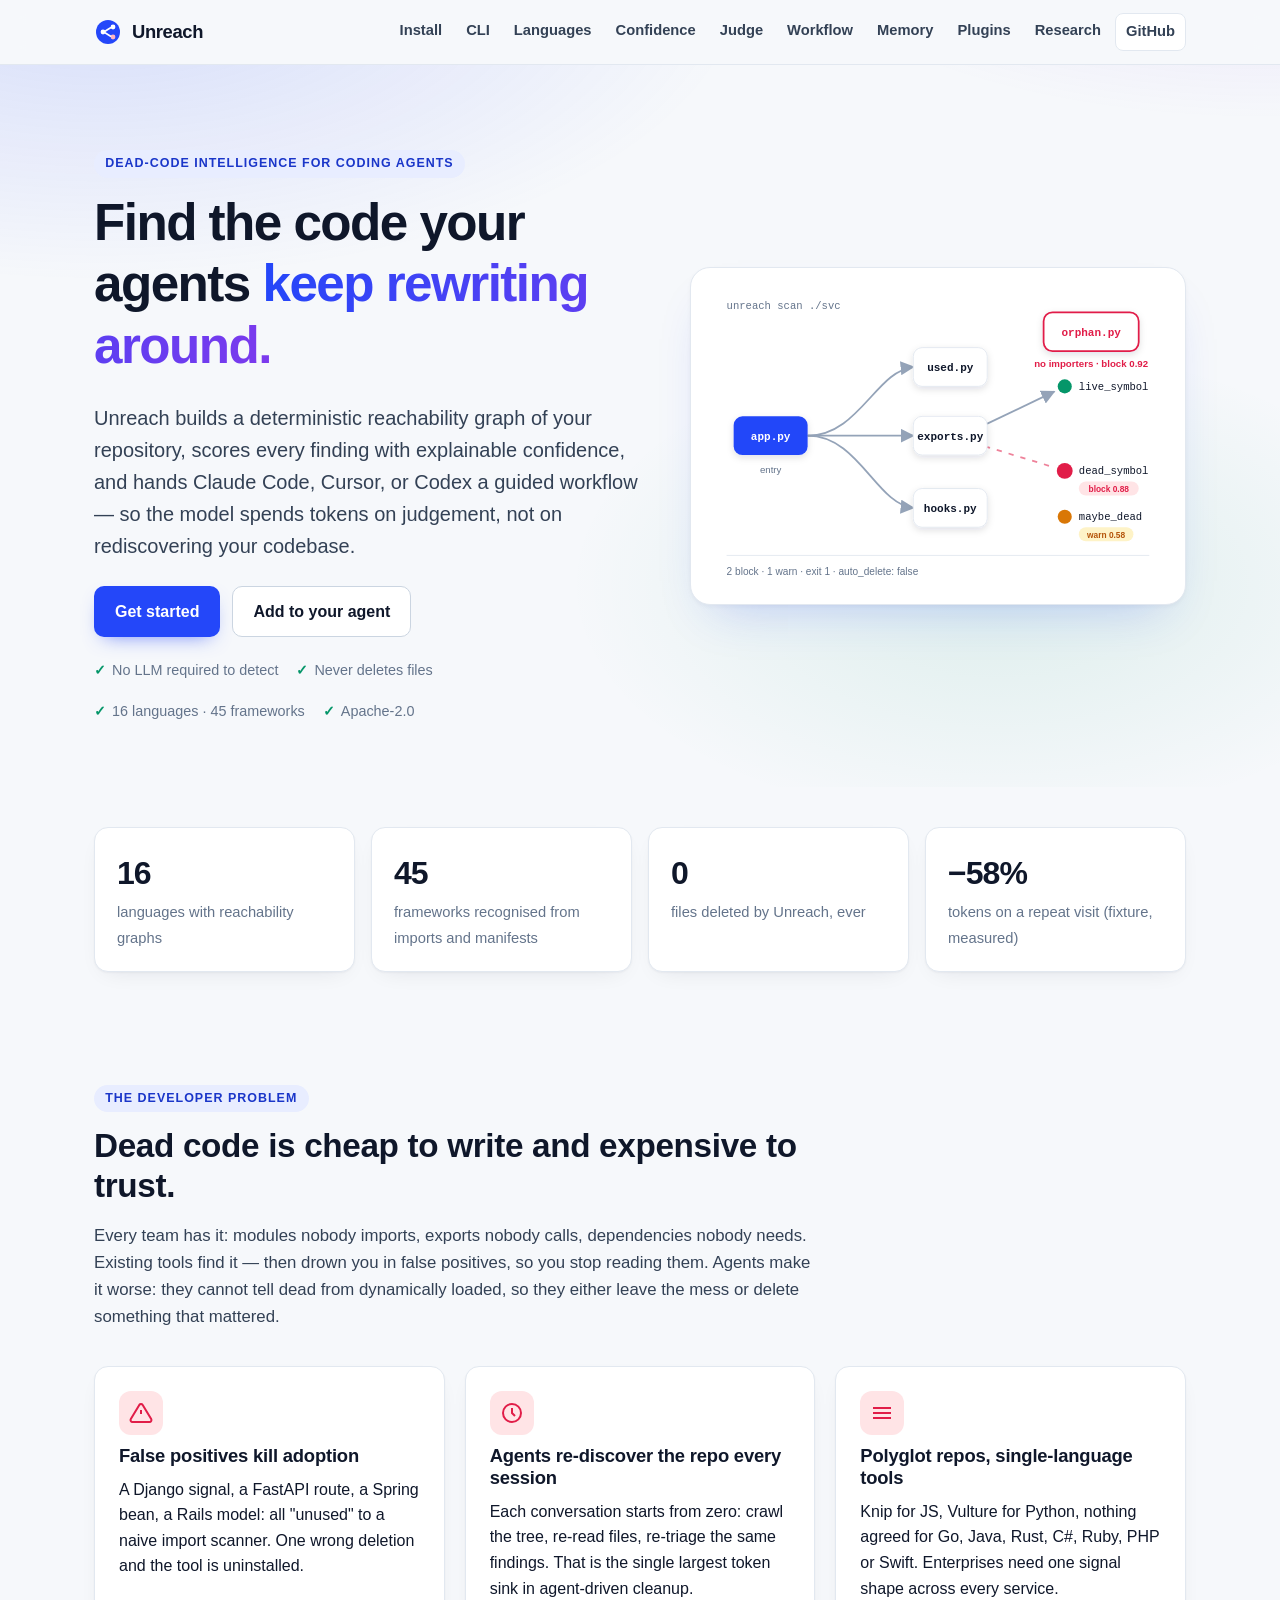
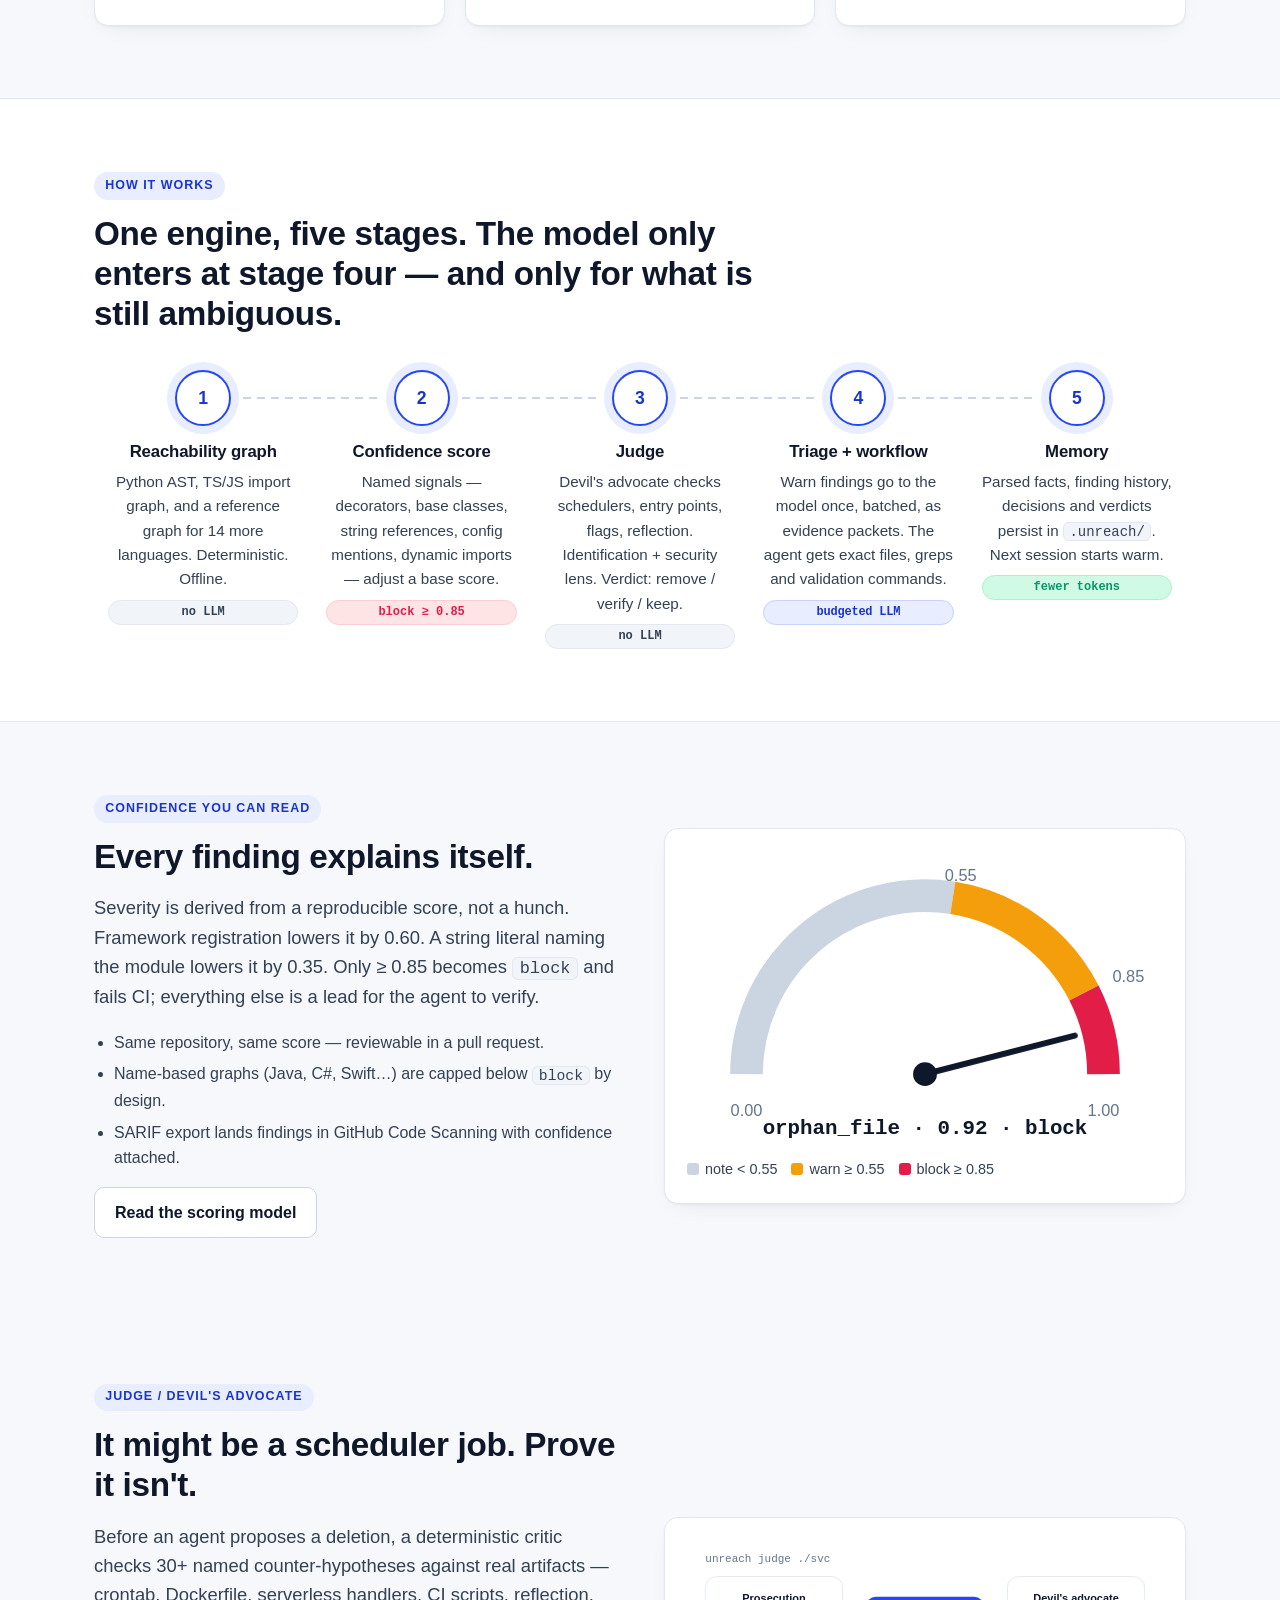
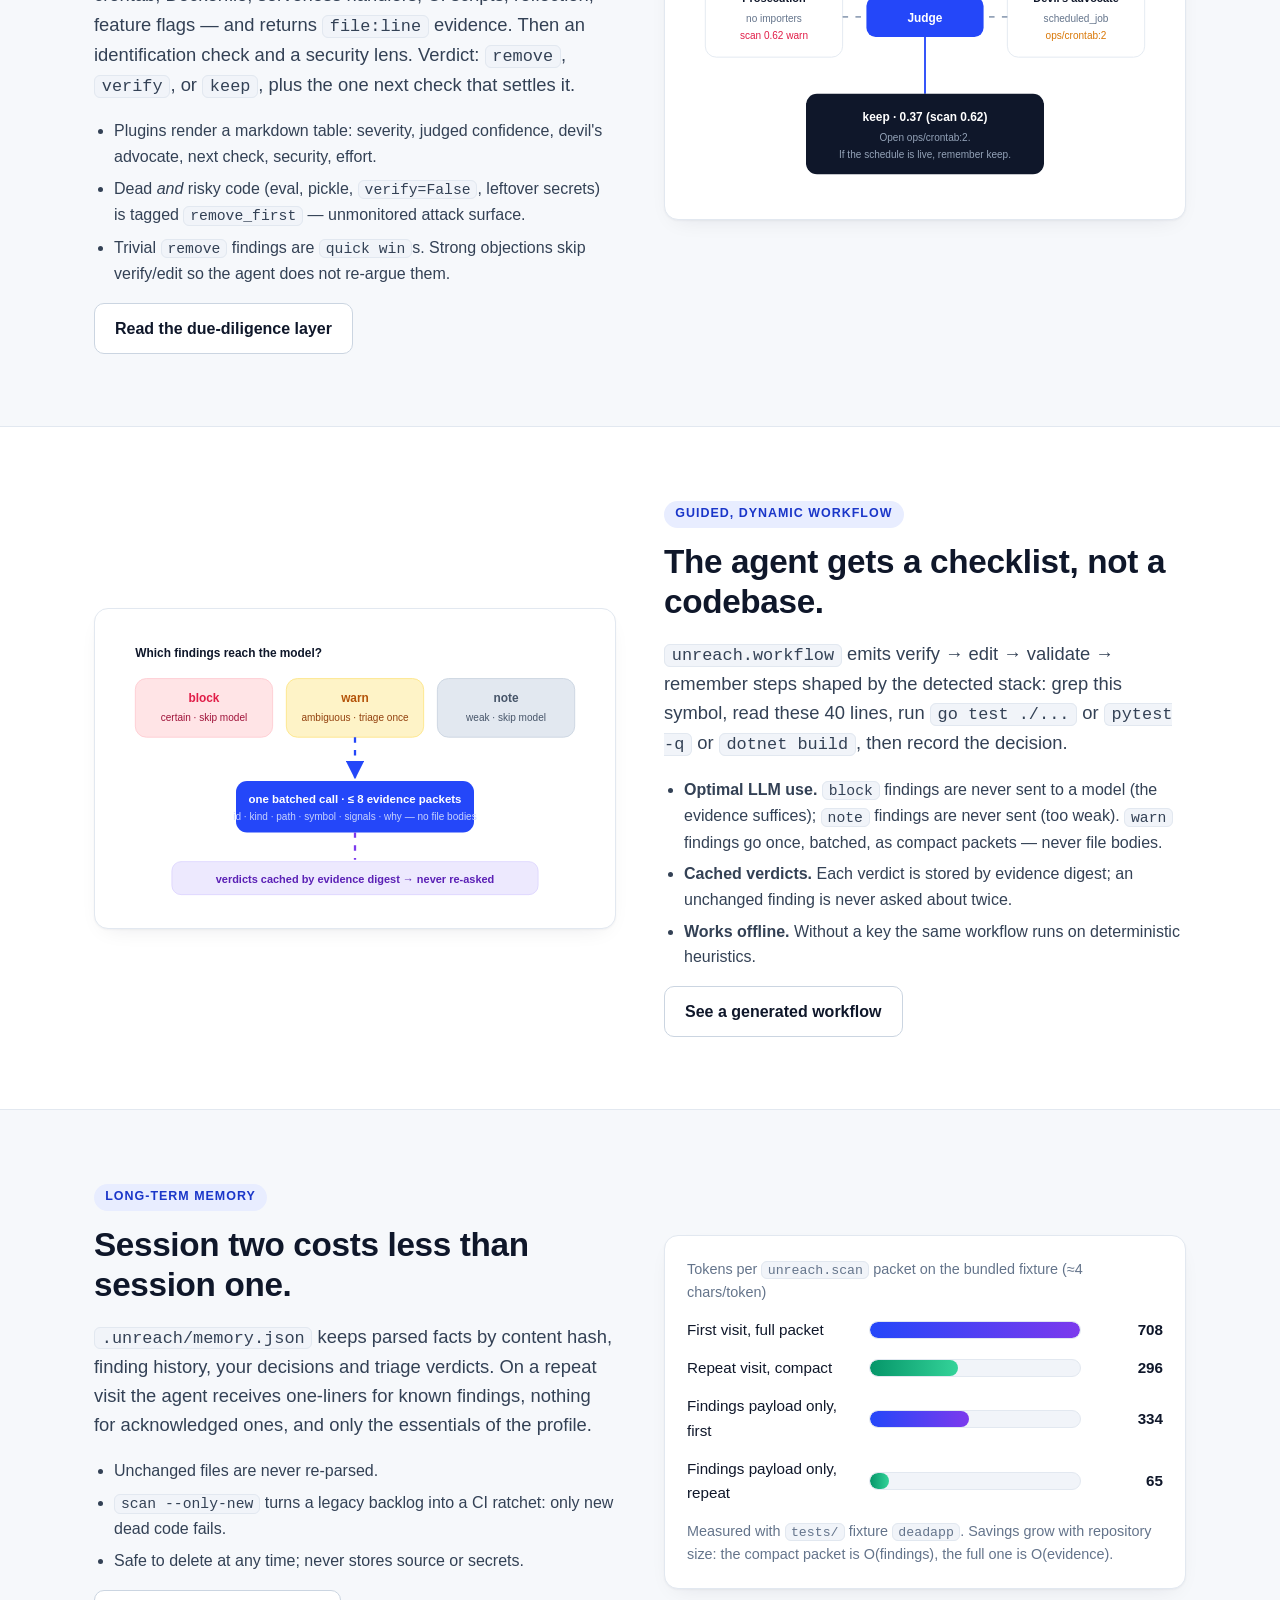
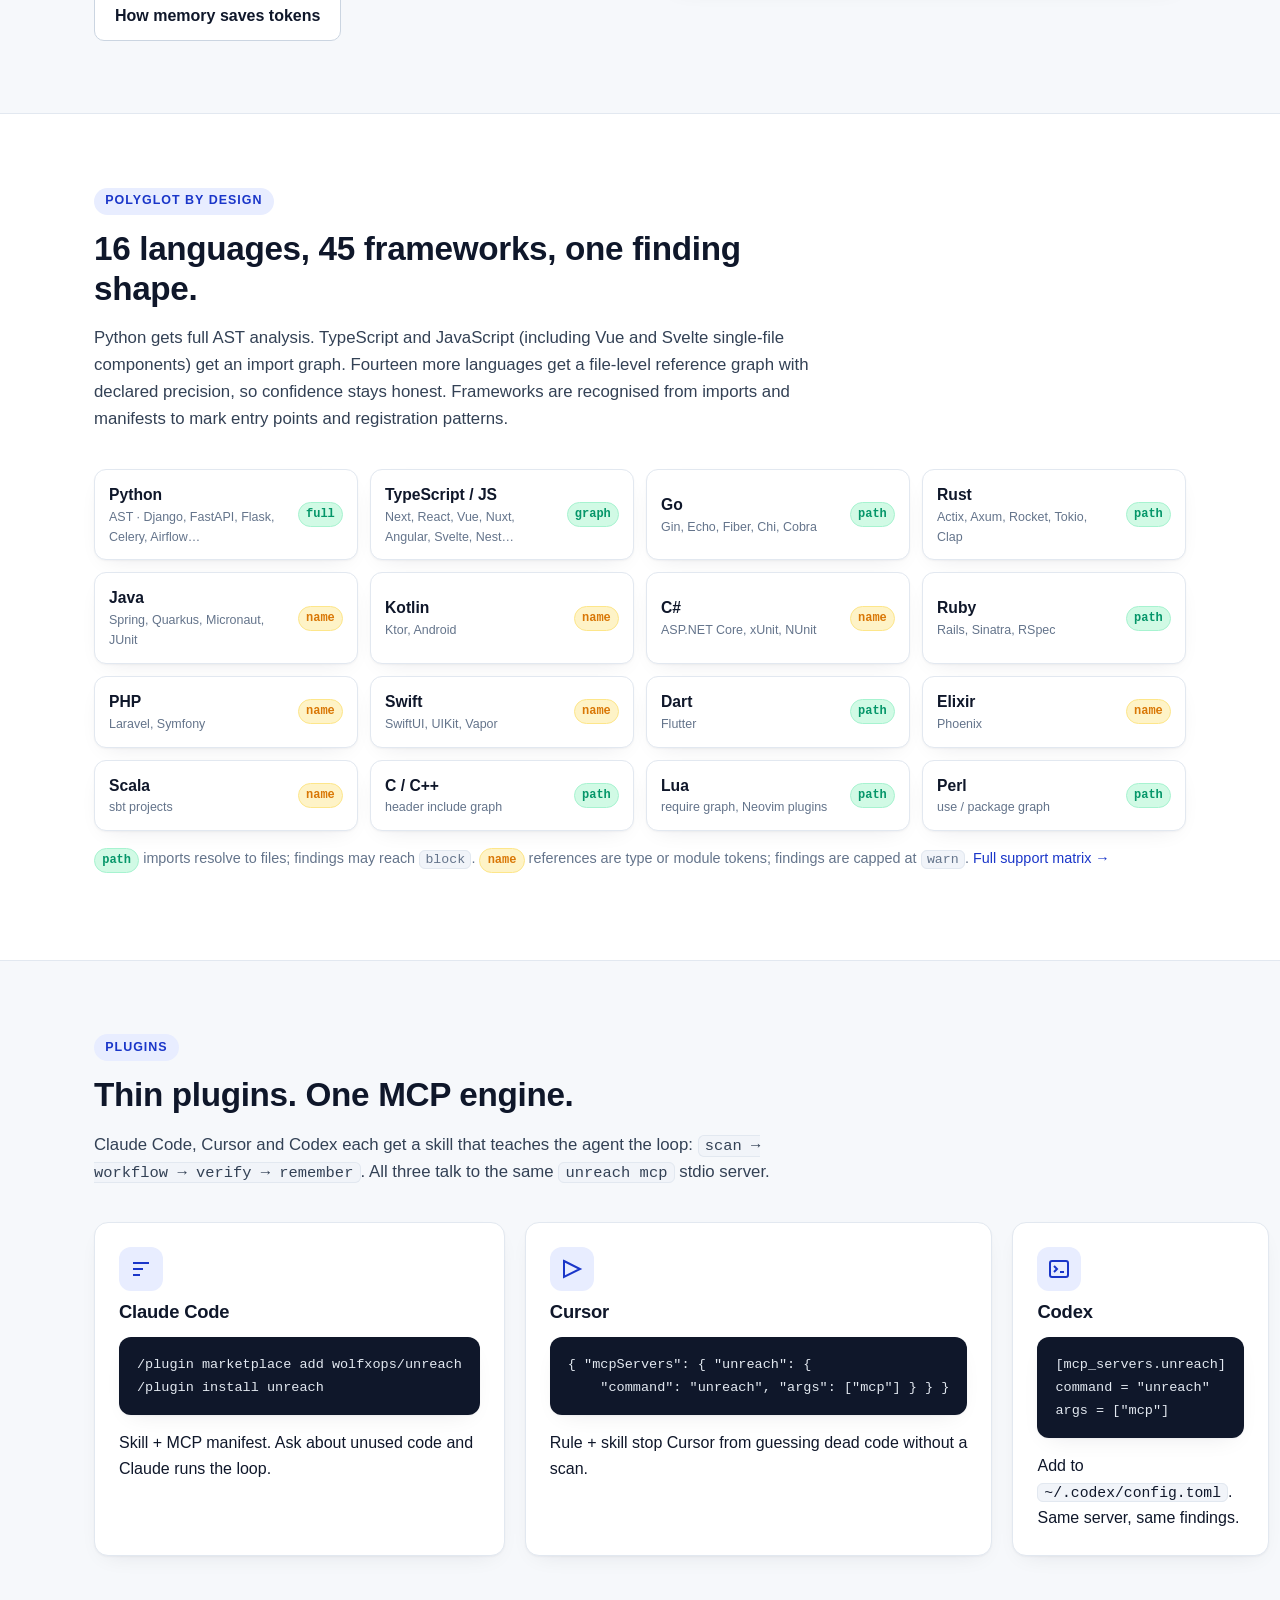
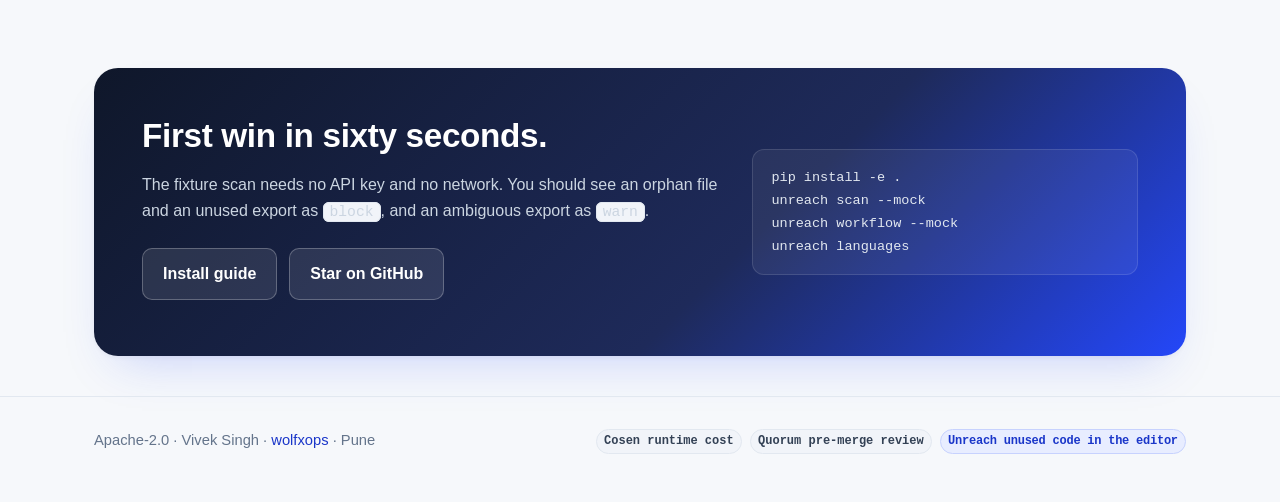
==== commit 078e360c: "Docs and plugins: judge page, table-first agent loop Add docs/judge.html (hypotheses, corner-case ma" ====
--- a/docs/index.html
+++ b/docs/index.html
@@ -19,6 +19,7 @@
         <a href="cli.html">CLI</a>
         <a href="languages.html">Languages</a>
         <a href="confidence.html">Confidence</a>
+        <a href="judge.html">Judge</a>
         <a href="workflow.html">Workflow</a>
         <a href="memory.html">Memory</a>
         <a href="plugins.html">Plugins</a>
@@ -151,9 +152,9 @@
       <div class="container">
         <div class="section-head reveal">
           <span class="eyebrow">How it works</span>
-          <h2>One engine, four stages. The model only enters at stage three — and only for what is ambiguous.</h2>
-        </div>
-        <div class="pipeline">
+          <h2>One engine, five stages. The model only enters at stage four — and only for what is still ambiguous.</h2>
+        </div>
+        <div class="pipeline cols-5">
           <div class="node reveal">
             <div class="bubble">1</div>
             <h3>Reachability graph</h3>
@@ -168,12 +169,18 @@
           </div>
           <div class="node reveal d2">
             <div class="bubble">3</div>
+            <h3>Judge</h3>
+            <p>Devil's advocate checks schedulers, entry points, flags, reflection. Identification + security lens. Verdict: remove / verify / keep.</p>
+            <span class="tag">no LLM</span>
+          </div>
+          <div class="node reveal d3">
+            <div class="bubble">4</div>
             <h3>Triage + workflow</h3>
             <p>Warn findings go to the model once, batched, as evidence packets. The agent gets exact files, greps and validation commands.</p>
             <span class="tag brand">budgeted LLM</span>
           </div>
-          <div class="node reveal d3">
-            <div class="bubble">4</div>
+          <div class="node reveal d4">
+            <div class="bubble">5</div>
             <h3>Memory</h3>
             <p>Parsed facts, finding history, decisions and verdicts persist in <code>.unreach/</code>. Next session starts warm.</p>
             <span class="tag ok">fewer tokens</span>
@@ -209,6 +216,44 @@
             <text x="160" y="190" font-size="14" font-weight="700" fill="#0f172a" text-anchor="middle" font-family="ui-monospace, Menlo, monospace">orphan_file · 0.92 · block</text>
           </svg>
           <div class="legend"><span><i style="background:#cbd5e1"></i>note &lt; 0.55</span><span><i style="background:#f59e0b"></i>warn ≥ 0.55</span><span><i style="background:#e11d48"></i>block ≥ 0.85</span></div>
+        </div>
+      </div>
+    </section>
+
+    <section>
+      <div class="container feature">
+        <div class="reveal">
+          <span class="eyebrow">Judge / devil's advocate</span>
+          <h2>It might be a scheduler job. Prove it isn't.</h2>
+          <p class="lead">Before an agent proposes a deletion, a deterministic critic checks 30+ named counter-hypotheses against real artifacts — crontab, Dockerfile, serverless handlers, CI scripts, reflection, feature flags — and returns <code>file:line</code> evidence. Then an identification check and a security lens. Verdict: <code>remove</code>, <code>verify</code>, or <code>keep</code>, plus the one next check that settles it.</p>
+          <ul>
+            <li>Plugins render a markdown table: severity, judged confidence, devil's advocate, next check, security, effort.</li>
+            <li>Dead <em>and</em> risky code (eval, pickle, <code>verify=False</code>, leftover secrets) is tagged <code>remove_first</code> — unmonitored attack surface.</li>
+            <li>Trivial <code>remove</code> findings are <code>quick win</code>s. Strong objections skip verify/edit so the agent does not re-argue them.</li>
+          </ul>
+          <a class="btn ghost" href="judge.html">Read the due-diligence layer</a>
+        </div>
+        <div class="art reveal d1" aria-label="Prosecution versus devil's advocate producing a keep verdict">
+          <svg viewBox="0 0 520 280" role="img">
+            <text x="20" y="24" font-size="12" fill="#64748b" font-family="ui-monospace, Menlo, monospace">unreach judge ./svc</text>
+            <rect x="20" y="40" width="150" height="88" rx="12" fill="#fff" stroke="#e2e8f0"/>
+            <text x="95" y="68" text-anchor="middle" font-size="12" font-weight="700" fill="#0f172a">Prosecution</text>
+            <text x="95" y="90" text-anchor="middle" font-size="11" fill="#64748b">no importers</text>
+            <text x="95" y="108" text-anchor="middle" font-size="11" fill="#e11d48">scan 0.62 warn</text>
+            <rect x="350" y="40" width="150" height="88" rx="12" fill="#fff" stroke="#e2e8f0"/>
+            <text x="425" y="68" text-anchor="middle" font-size="12" font-weight="700" fill="#0f172a">Devil's advocate</text>
+            <text x="425" y="90" text-anchor="middle" font-size="11" fill="#64748b">scheduled_job</text>
+            <text x="425" y="108" text-anchor="middle" font-size="11" fill="#d97706">ops/crontab:2</text>
+            <path class="flow" d="M170,84 L232,84" stroke="#94a3b8" stroke-width="2" fill="none"/>
+            <path class="flow" d="M350,84 L288,84" stroke="#94a3b8" stroke-width="2" fill="none"/>
+            <rect x="196" y="62" width="128" height="44" rx="10" fill="#2447f9"/>
+            <text x="260" y="90" text-anchor="middle" font-size="13" font-weight="700" fill="#fff">Judge</text>
+            <path class="draw d2" d="M260,106 L260,168" stroke="#2447f9" stroke-width="2" fill="none"/>
+            <rect x="130" y="168" width="260" height="88" rx="12" fill="#0f172a"/>
+            <text x="260" y="198" text-anchor="middle" font-size="13" font-weight="700" fill="#fff">keep · 0.37 (scan 0.62)</text>
+            <text x="260" y="220" text-anchor="middle" font-size="11" fill="#94a3b8">Open ops/crontab:2.</text>
+            <text x="260" y="238" text-anchor="middle" font-size="11" fill="#94a3b8">If the schedule is live, remember keep.</text>
+          </svg>
         </div>
       </div>
     </section>
--- a/docs/assets/style.css
+++ b/docs/assets/style.css
@@ -155,6 +155,7 @@
 
 /* pipeline infographic */
 .pipeline { display: grid; grid-template-columns: repeat(4, 1fr); gap: 0; position: relative; counter-reset: step; }
+.pipeline.cols-5 { grid-template-columns: repeat(5, 1fr); }
 .pipeline .node { position: relative; padding: 0 14px; }
 .pipeline .node .bubble {
   width: 56px; height: 56px; border-radius: 50%; display: grid; place-items: center; margin: 0 auto 16px;
